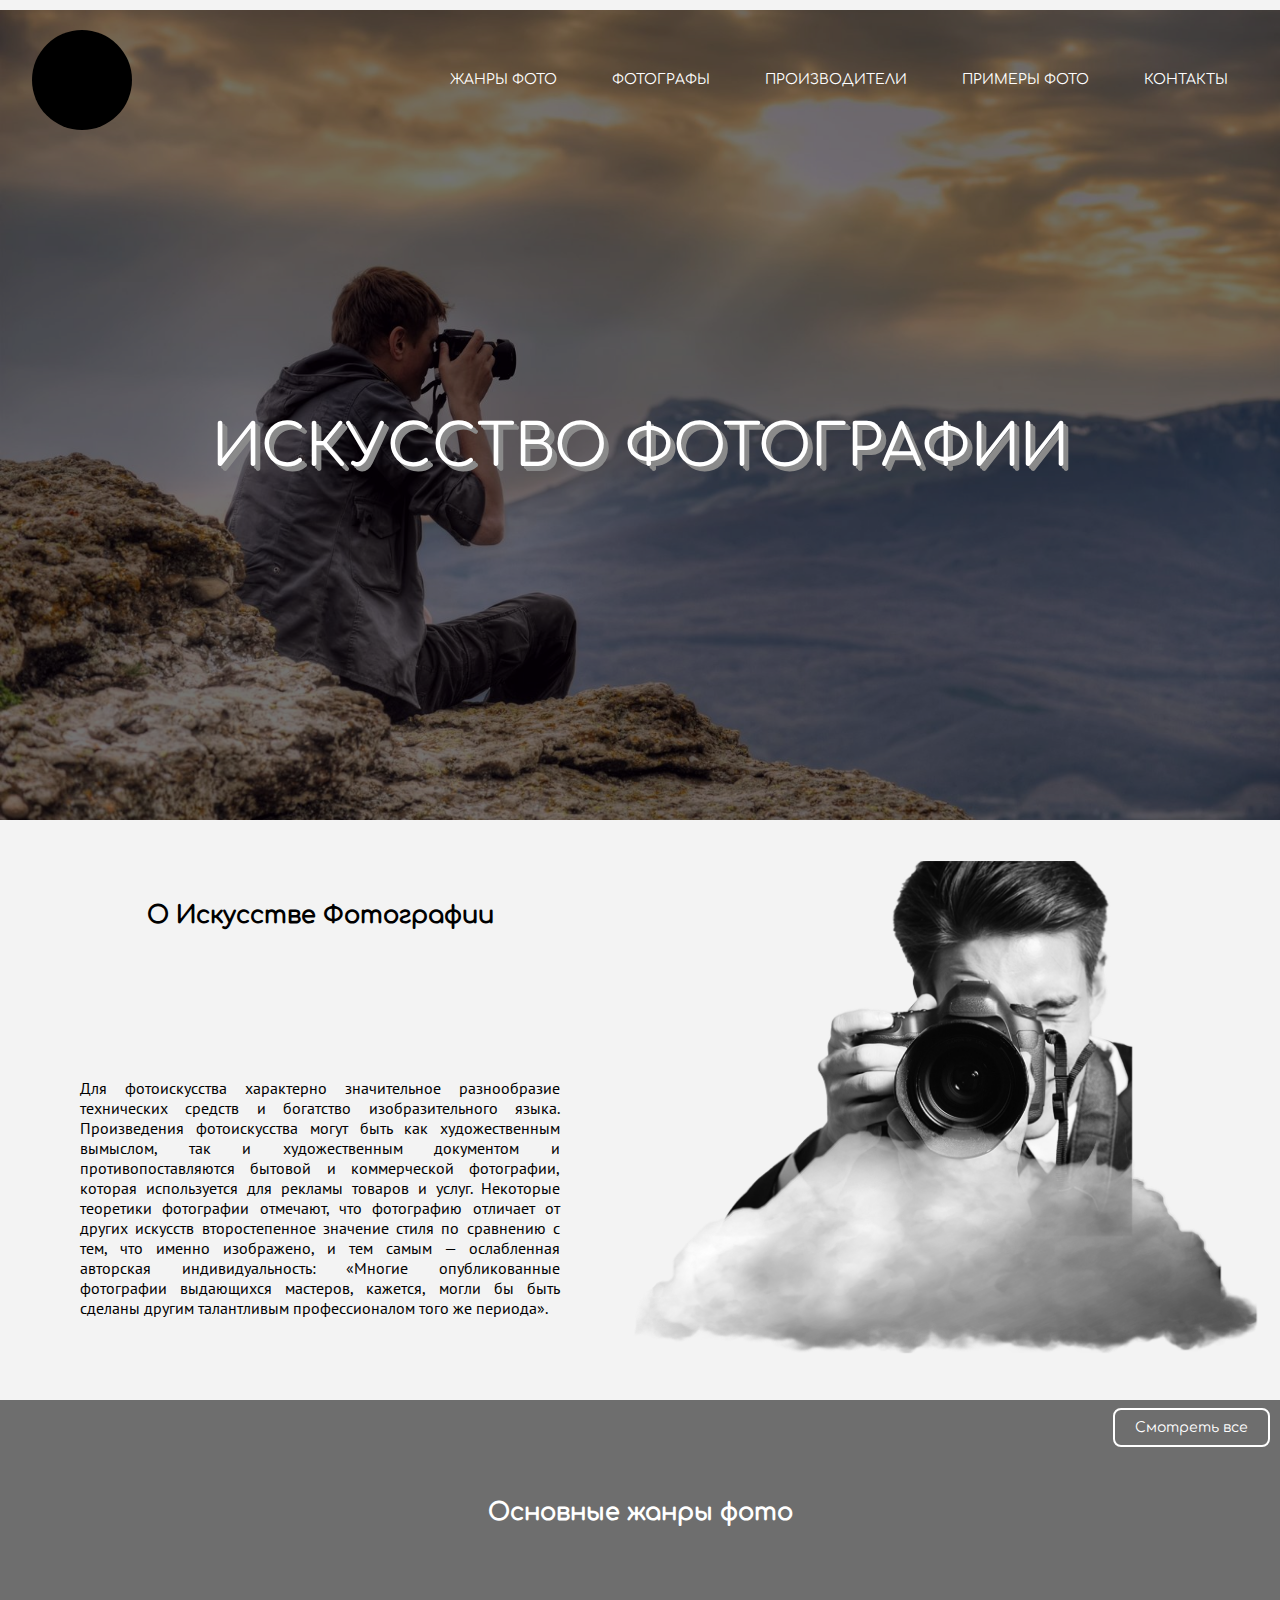
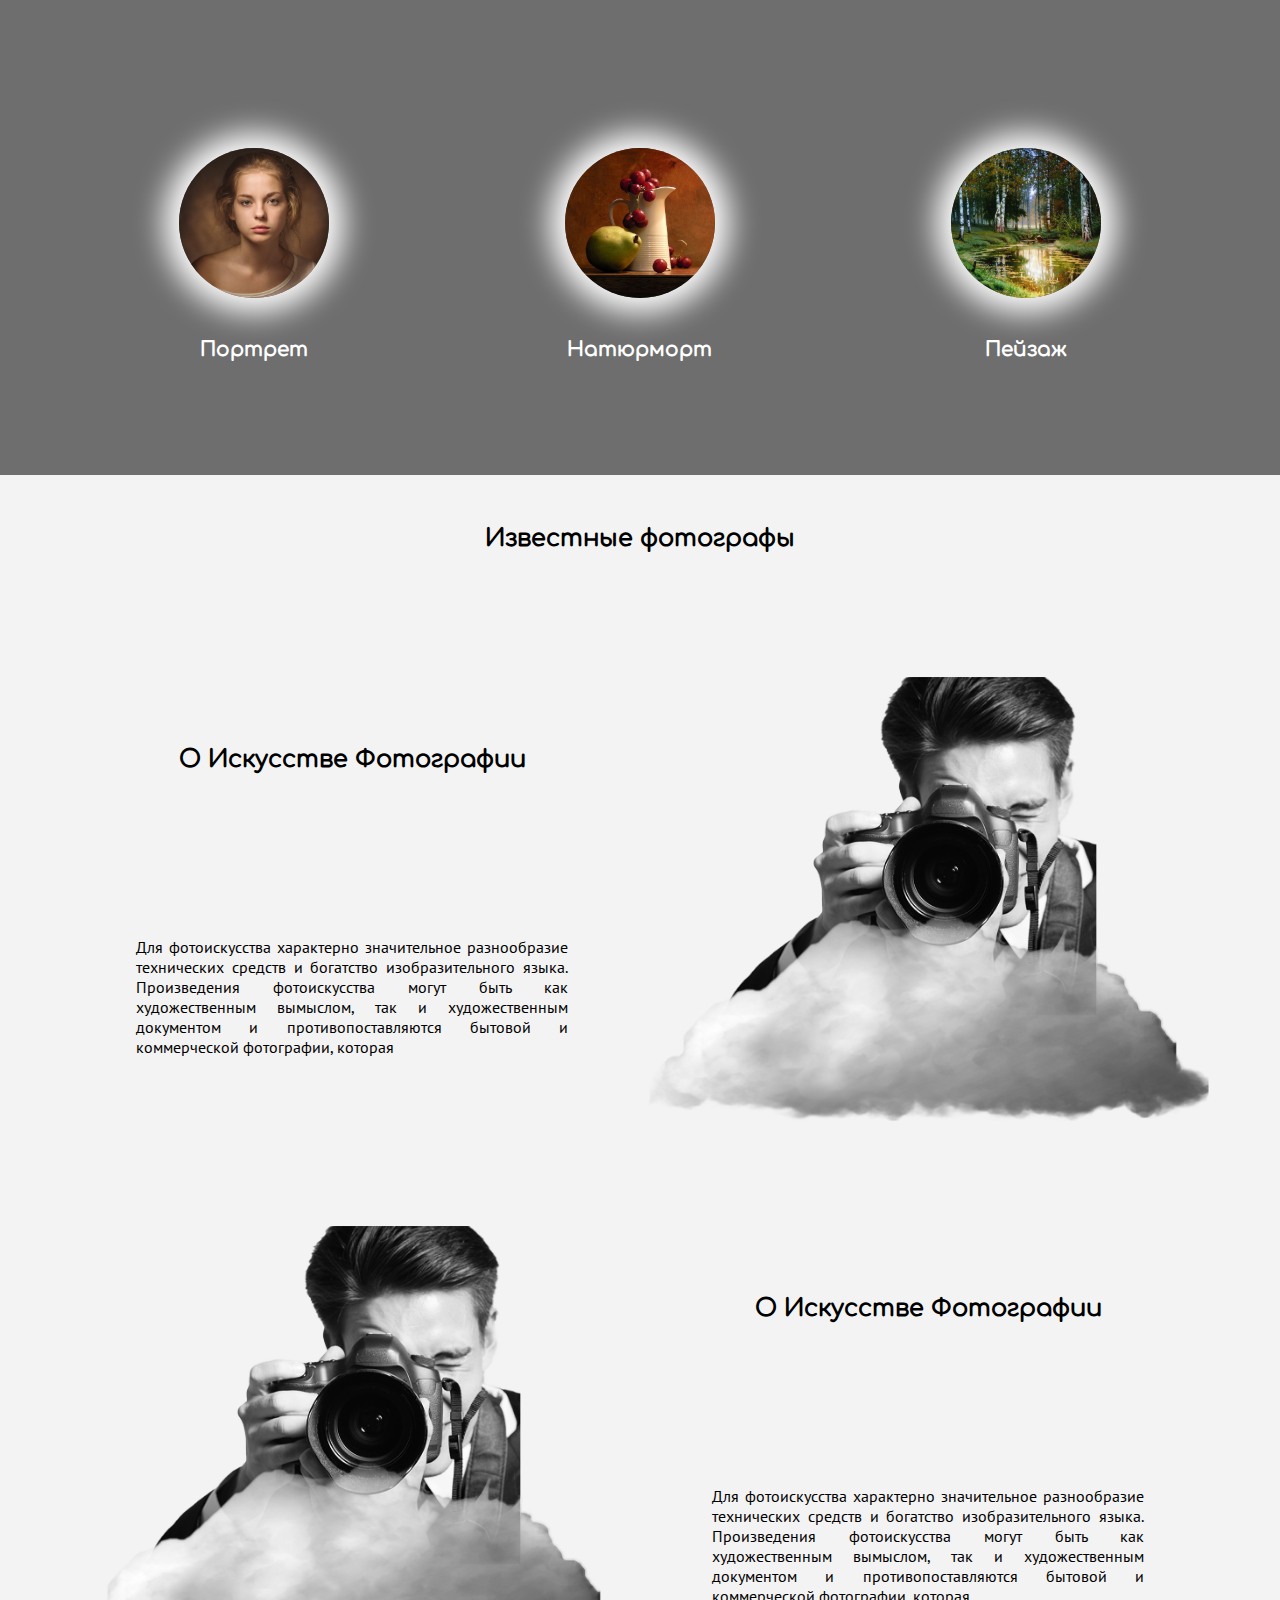
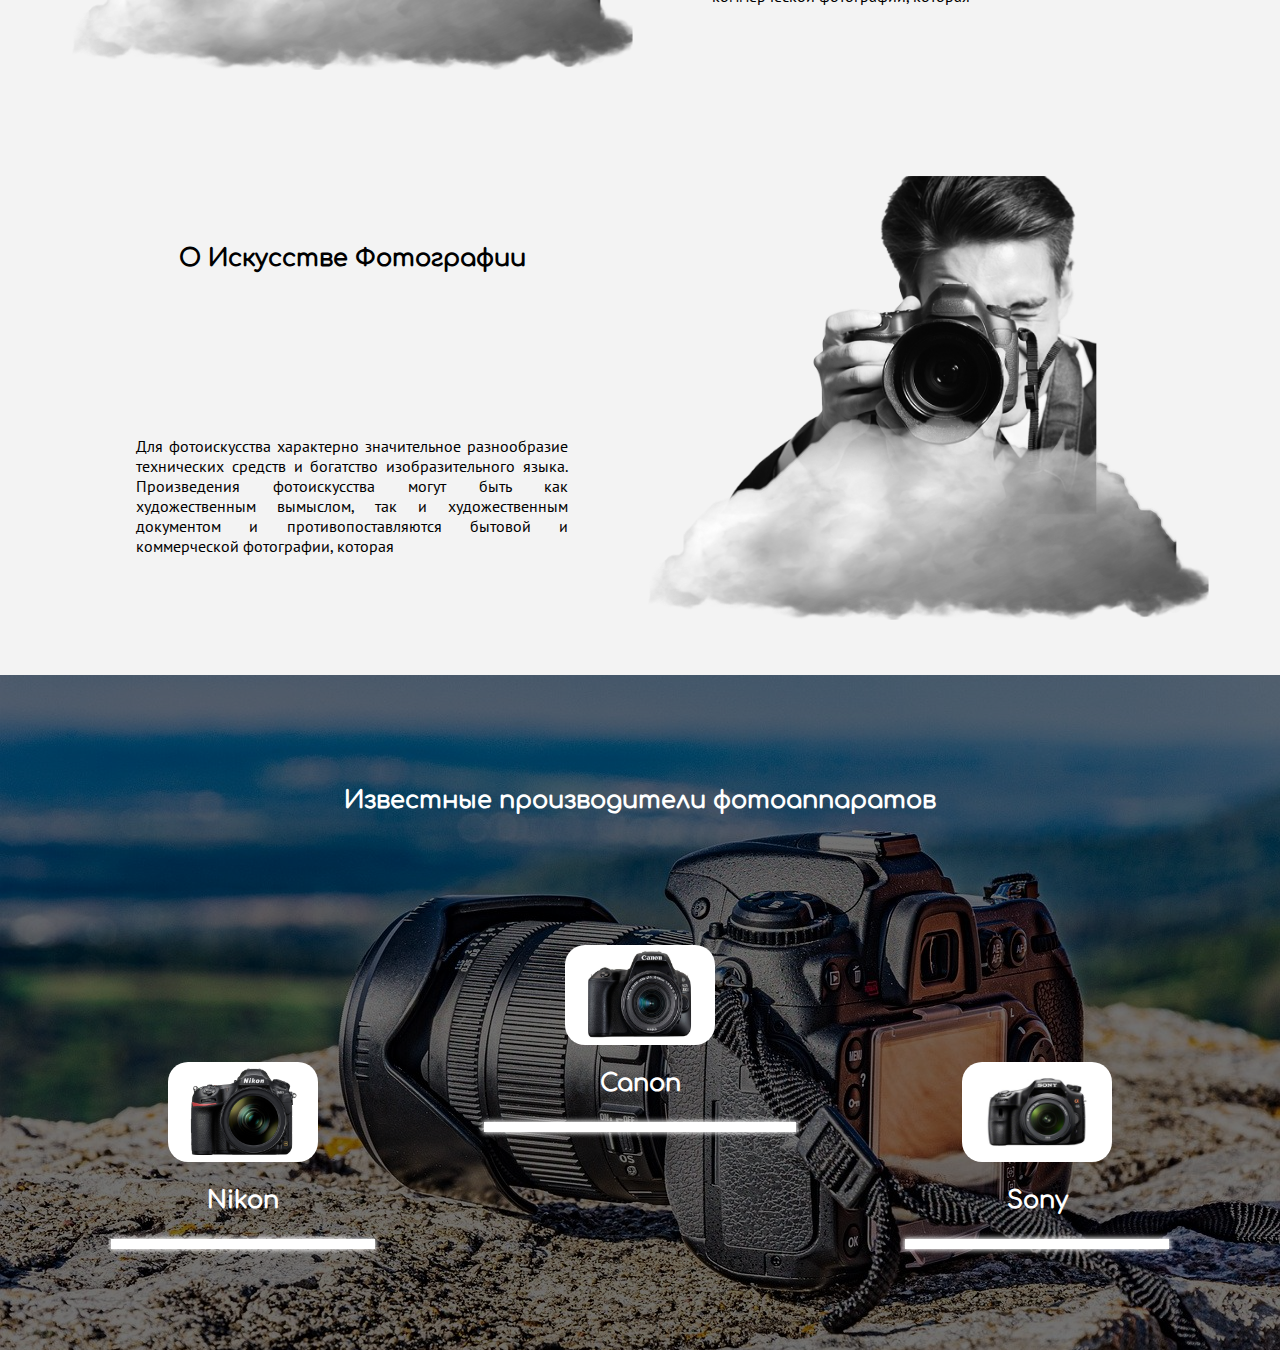
==== index.html @ c60cff3a "Add files via upload" ====
<!DOCTYPE html>
<html lang="en">

<head>
    <link rel="stylesheet" href="style/style.css">
    <meta charset="UTF-8">
    <meta http-equiv="X-UA-Compatible" content="IE=edge">
    <meta name="viewport" content="width=device-width, initial-scale=1.0">
    <title>Искусство фото</title>
</head>

<body>
    <header>
        <section class="banner">
            <nav class="menu">
                <a href="index.html">
                    <div class="logo"></div>
                </a>
                <div class="menu-links">
                    <div class="link"><a href="#">ЖАНРЫ&nbsp;ФОТО</a></div>
                    <div class="link"><a href="#">ФОТОГРАФЫ</a></div>
                    <div class="link"><a href="#">ПРОИЗВОДИТЕЛИ</a></div>
                    <div class="link"><a href="#">ПРИМЕРЫ&nbsp;ФОТО</a></div>
                    <div class="link"><a href="#">КОНТАКТЫ</a></div>
                </div>
            </nav>
            <div class="banner-txt">
                <p>ИСКУССТВО ФОТОГРАФИИ</p>
            </div>
        </section>
    </header>
    <main>
        <section class="about">
            <div class="about-text">
                <h2 class="title">О Искусстве Фотографии</h2>
                <p class="txt">
                    Для фотоискусства характерно значительное разнообразие технических средств и богатство
                    изобразительного языка. Произведения фотоискусства могут быть как художественным вымыслом, так и
                    художественным документом и противопоставляются бытовой и коммерческой фотографии, которая
                    используется для рекламы товаров и услуг. Некоторые теоретики фотографии отмечают, что фотографию
                    отличает от других искусств второстепенное значение стиля по сравнению с тем, что именно изображено,
                    и тем самым — ослабленная авторская индивидуальность: «Многие опубликованные фотографии выдающихся
                    мастеров, кажется, могли бы быть сделаны другим талантливым профессионалом того же периода».
                </p>
            </div>
            <div class="about-img">
                <div class="img"></div>
            </div>
        </section>
        <section class="styles">
            <h2 class="title">Основные жанры фото</h2>
            <div class="styles-photo">
                <div class="style-wrap">
                    <div class="img"></div>
                    <h3 class="subtitle">Портрет</h3>
                </div>
                <div class="style-wrap">
                    <div class="img"></div>
                    <h3 class="subtitle">Натюрморт</h3>
                </div>
                <div class="style-wrap">
                    <div class="img"></div>
                    <h3 class="subtitle">Пейзаж</h3>
                </div>
            </div>
            <div class="link"><a href="#">Смотреть все</a></div>
        </section>
        <section class="photographs">
            <h2 class="title">Известные фотографы</h2>
            <div class="photograph-wrap">
                <div class="photo-img">
                    <div class="img"></div>
                </div>
                <div class="photo-text">
                    <h2 class="title">О Искусстве Фотографии</h2>
                    <p class="txt">
                        Для фотоискусства характерно значительное разнообразие технических средств и богатство
                        изобразительного языка. Произведения фотоискусства могут быть как художественным вымыслом, так и
                        художественным документом и противопоставляются бытовой и коммерческой фотографии, которая
                    </p>
                </div>
            </div>
            <div class="photograph-wrap">
                <div class="photo-img">
                    <div class="img"></div>
                </div>
                <div class="photo-text">
                    <h2 class="title">О Искусстве Фотографии</h2>
                    <p class="txt">
                        Для фотоискусства характерно значительное разнообразие технических средств и богатство
                        изобразительного языка. Произведения фотоискусства могут быть как художественным вымыслом, так и
                        художественным документом и противопоставляются бытовой и коммерческой фотографии, которая
                    </p>
                </div>
            </div>
            <div class="photograph-wrap">
                <div class="photo-img">
                    <div class="img"></div>
                </div>
                <div class="photo-text">
                    <h2 class="title">О Искусстве Фотографии</h2>
                    <p class="txt">
                        Для фотоискусства характерно значительное разнообразие технических средств и богатство
                        изобразительного языка. Произведения фотоискусства могут быть как художественным вымыслом, так и
                        художественным документом и противопоставляются бытовой и коммерческой фотографии, которая
                    </p>
                </div>
            </div>
        </section>
        <section class="best-models">
            <h2 class="title">Известные производители фотоаппаратов</h2>
            <div class="best-content">
                <div class="best-wrap">
                    <div class="img"></div>
                    <h2 class="title">Nikon</h2>
                </div>
                <div class="best-wrap">
                    <div class="img"></div>
                    <h2 class="title">Canon</h2>
                </div>
                <div class="best-wrap">
                    <div class="img"></div>
                    <h2 class="title">Sony</h2>
                </div>
            </div>
        </section>
    </main>
</body>

</html>
---- style/style.css ----
@font-face {
    font-family: title;
    src: url(../fonts/Comfortaa-Regular.ttf);
}
@font-face {
    font-family: txt;
    src: url(../fonts/PTSans-Regular.ttf);
}
body{
    background-color: rgb(243, 243, 243);
}




*{
    margin: 0;
    padding: 0;
    box-sizing: border-box;
}
.banner{
    position: relative;
    margin-top: 10px;
    display: flex;
    flex-flow: column nowrap;
    align-items: center;
    width: 100%;
    height: 90vh;
    background-image: url("../img/bannerbg/banner_bg.jpg");
    background-position: center center;
    background-size: cover;
    background-repeat:  no-repeat;
}
.banner::after{
    content: '';
    width: 100%;
    height: 90vh;
    position: absolute;
    background-color: black;
    opacity: 0.55;
    z-index: 2;
}
.banner-txt{
    z-index: 3;
    color: white;
    text-shadow: 3px 3px 0 rgb(138, 138, 138),
    5px 5px 0 rgb(138, 138, 138);
    margin-top: calc(45vh - 120px);
    font-family: title;
    font-size: 58px;
}
.menu{
    z-index: 3;
    display: flex;
    width: 95%;
    flex-flow: row nowrap;
    margin-top: 20px;
    justify-content: space-between;
    align-items: center;
}
.menu-links{
    display: flex;
    justify-content: flex-end;
    align-items: center;
    flex-flow: row nowrap;
    width: 85%;
}
.link{
    z-index: 3;
    font-size: 14px;
    text-align: center;
}
.link:hover a{
    background-color: white;
    color: black;
}
.link a{
    transition: background-color 0.15s linear;
    border-radius: 8px;
    padding: 10px 20px;
    font-family: title;
    color: white;
    text-decoration: none;
}
.logo{
    border-radius: 50%;
    width: 100px;
    height: 100px;
    background-color: black;
}
.menu-links .link:not(.menu-links .link:first-child){
    margin-left: 15px;
}
@media(max-width: 950px) {
    .logo{
        display: none;
    }
    .menu-links{
        min-height: 100px;
        margin: auto;
        width: 90%;
        justify-content: space-between;
    }
    .menu-links .link{
        font-size: 11px;
    }
    .banner-txt{
        font-size: 42px;
    }
}
@media(max-width: 768px){
    .menu-links{
        width: 100%;
        flex-flow: row wrap;
        height: 10vh;
        justify-content: center;
    }
    .menu-links .link{
        font-size: 14px;
    }
} 

.about{
    width: 100%;
    margin-top: 20px;
    display: flex;
    align-items: center;
    justify-content: space-around;
    flex-flow: row nowrap;
    min-height: 60vh;
    margin-bottom: 20px;
}
.title{
    font-family: title;
    font-size: 24px;
    text-align: center;
    margin-bottom: 25px;
    z-index: 3;
}
.subtitle{
    font-family: title;
    font-size: 20px;
    text-align: center;
    margin-bottom: 15px;
    z-index: 3;
}
.txt{
    font-family: txt;
    font-size: 16px;
    text-align: justify;
    width: 75%;
    z-index: 3;
}
.about-text{
    width: 50%;
    min-height: 60vh;
    display: flex;
    align-items: center;
    flex-flow: column nowrap;
    justify-content: space-around;
}
.about-img .img{
    width: 100%;
    min-height: 60vh;
    background-image: url("../img/about/cameraman2.png");
    background-position: center center;
    background-size: contain;
    background-repeat: no-repeat;
    margin-right: 15px;
    position: relative;
}
.about-img{
    width: 50%;
    min-height: 60vh;
    display: flex;
    flex-flow: column nowrap;
    justify-content: center;
    align-items: flex-end;
}

.styles{
    display: flex;
    flex-flow: column nowrap;
    align-items: center;
    background-image: url("../img/styles/bg_styles.jpg");
    background-position: center center;
    background-attachment: fixed;
    background-repeat: no-repeat;
    background-size: cover;
    color:  white;
    min-height: 75vh;
    justify-content: space-around;
    width: 100%;
}
.styles::after{
    position: absolute;
    content: '';
    min-height: 75vh;
    background-color: black;
    width: 100%;
    opacity: 0.55;
    z-index: 2;
}
.styles-photo{
    z-index: 3;
    display: flex;
    flex-flow: row nowrap;
    justify-content: space-between;
    width: 85%;
}

.style-wrap{
    display: flex;
    flex-flow: column nowrap;
    align-items: center;
    width: 29%;
    justify-content: space-around;
}
.style-wrap .img{
    margin-bottom: 40px;
    width: 150px;
    height: 150px;
    background-image: url("../img/styles/portret.jpg");
    background-position: center center;
    background-size: cover;
    box-shadow: 0 0 30px 15px white;
    border-radius: 50%;
}
.style-wrap:nth-child(2) .img{
    background-image: url("../img/styles/naturemort.jpg");
}
.style-wrap:nth-child(3) .img{
    background-image: url("../img/styles/peizazh.jpg");
}
.styles .link{
    position: absolute;
    align-self: flex-end;
    top: 20px;
    right: 10px;
}
.styles .link a{
    border: 2px solid white;
}
section{
    position: relative;
}

.photographs{
    display: flex;
    flex-flow: column nowrap;
    min-height: 200vh;
    width: 100%;
    align-items: center;
    justify-content: space-around;
}
.photograph-wrap .photo-img{
    order: 1;
}
.photograph-wrap:nth-child(odd) .photo-img{
    order: -2;
}
.photo-img .img{
    width: 100%;
    min-height: 50vh;
    background: url("../img/about/cameraman2.png");
    background-position: center center;
    background-size: contain;
    background-repeat: no-repeat;
}
.photo-img{
    width: 50%;
    min-height: 50vh;
    display: flex;
    align-items: center;
    flex-flow: column nowrap;
    justify-content: space-around;
}
.photo-text{
    order: -1;
    width: 50%;
    min-height: 50vh;
    display: flex;
    align-items: center;
    flex-flow: column nowrap;
    justify-content: space-around;
}
.photograph-wrap{
    display: flex;
    flex-flow: row nowrap;
    width: 90%;
    min-height: 50vh;
}

.best-models{
    display: flex;
    justify-content: space-around;
    align-items: center;
    flex-flow: column nowrap;
    width: 100%;
    min-height: 75vh;
    background-image: url("../img/models/models_bg.jpg");
    background-position: center center;
    background-size: cover;
    color: white;
}
.best-models::after{
    content: '';
    position: absolute;
    width: 100%;
    min-height: 75vh;
    background-color: black;
    opacity: 0.55;
    z-index: 2;
}
.best-content{
    z-index: 3;
    width: 85%;
    display: flex;
    flex-flow: row nowrap;
    justify-content: space-between;
    align-items: center;
}
.best-wrap{
    position: relative;
    display: flex;
    flex-flow: column nowrap;
    align-items: center;
    width: 27%;
}
.best-wrap:nth-child(2){
    position: absolute;
    right: 0;
    top: 40%;
    left: 0;
    margin: auto;
}
.best-wrap:nth-child(1) .img{
    background-image: url("../img/models/nikon.jpg");
}
.best-wrap::after{
    content: '';
    position: absolute;
    bottom: -10px;
    width: 90%;
    height: 10px;
    background-color: white;
    box-shadow: 0 0 5px 1px white;
}
.best-wrap .img{
    border-radius: 20px;
    width: 150px;
    height: 100px;
    background-image: url("../img/models/canon.jpg");
    background-repeat: no-repeat;
    background-position: center center;
    background-size: 150px 100px;
    margin-bottom: 25px;
}
.best-wrap:nth-child(3) .img{
    background-image: url("../img/models/sony.jpeg");
}
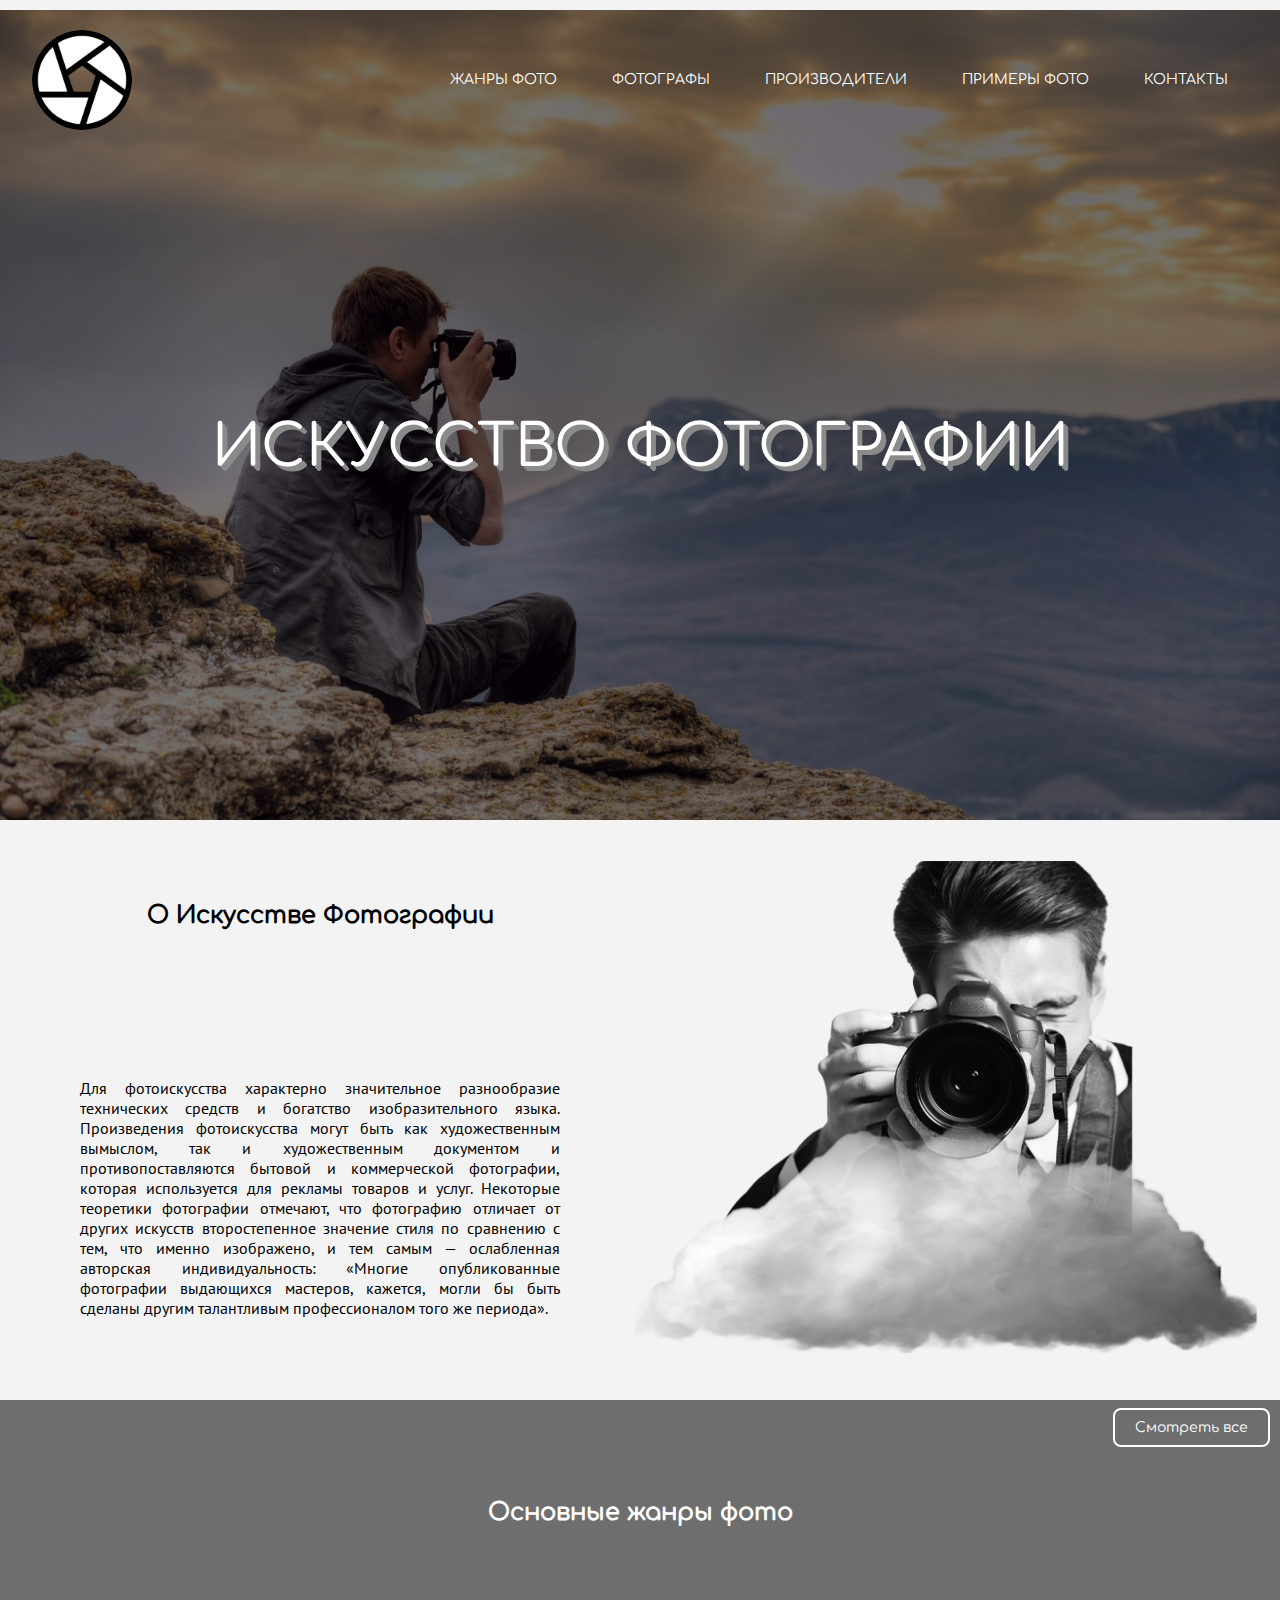
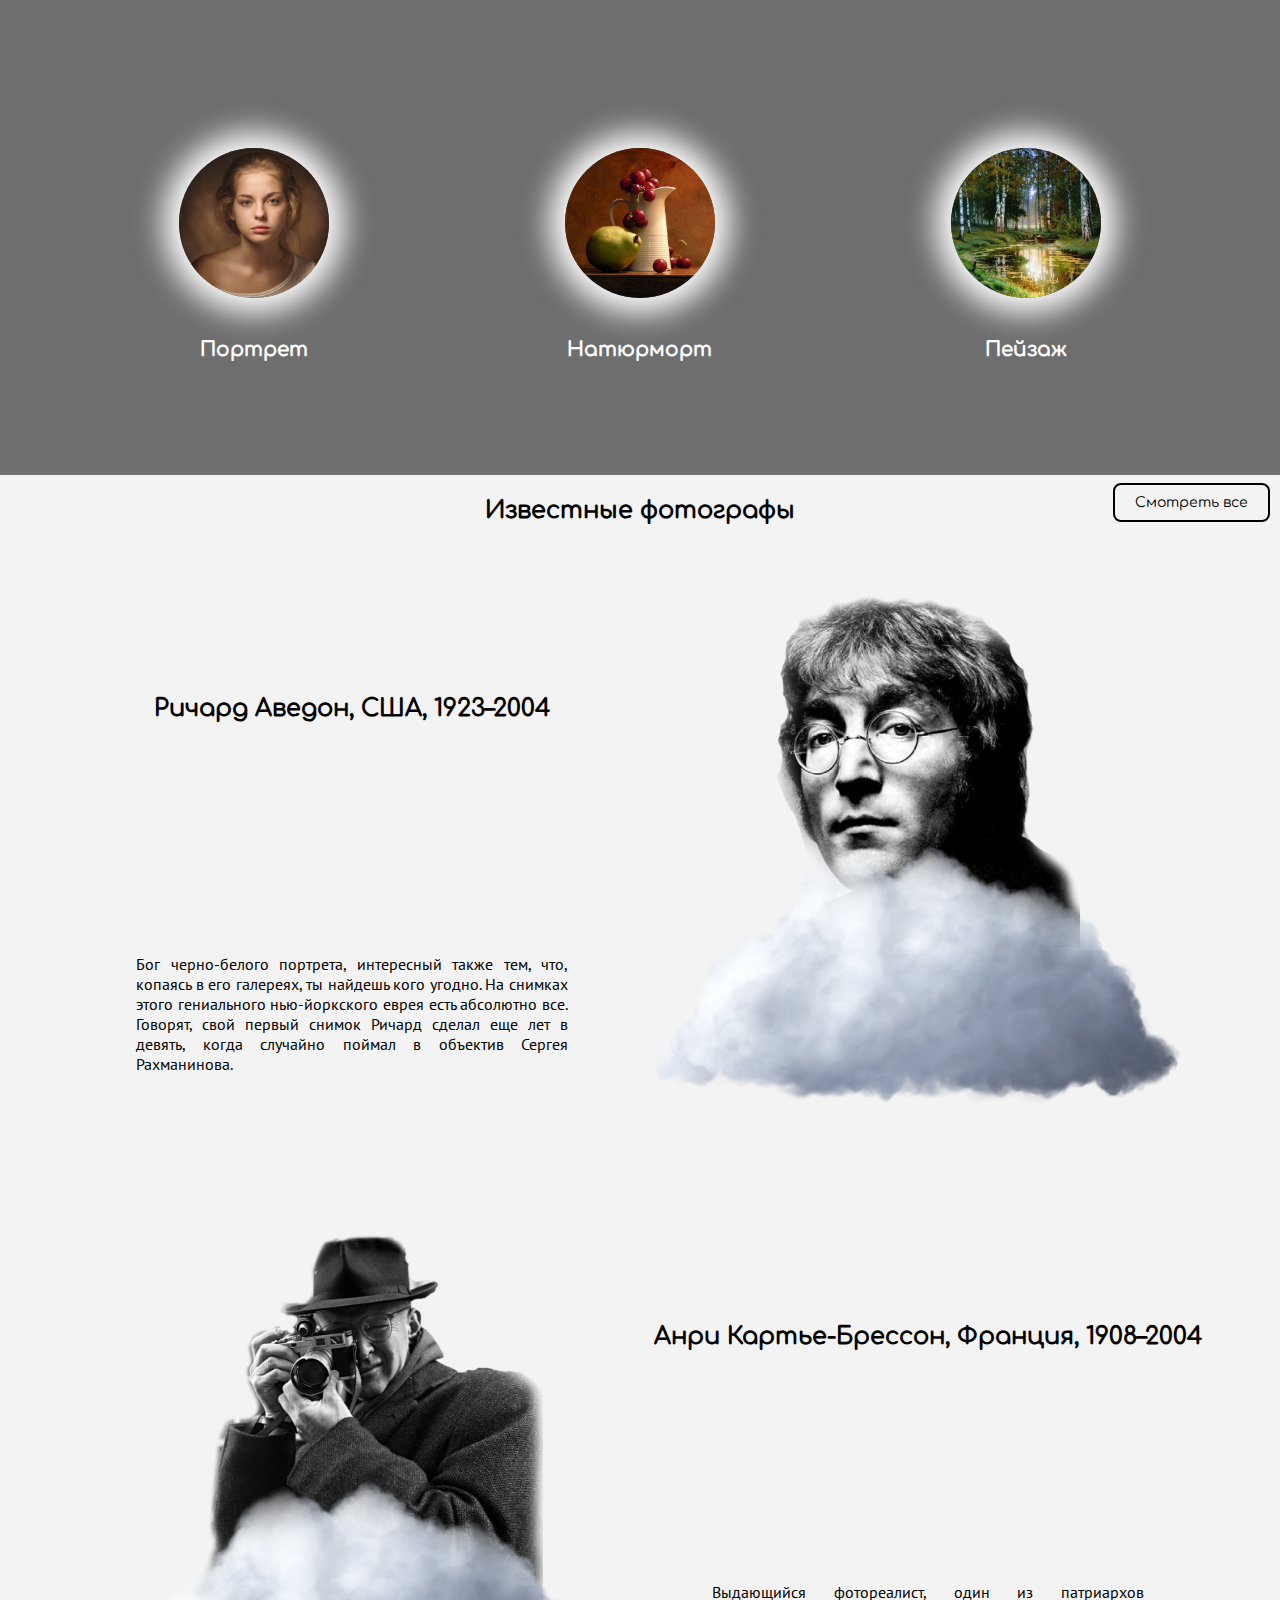
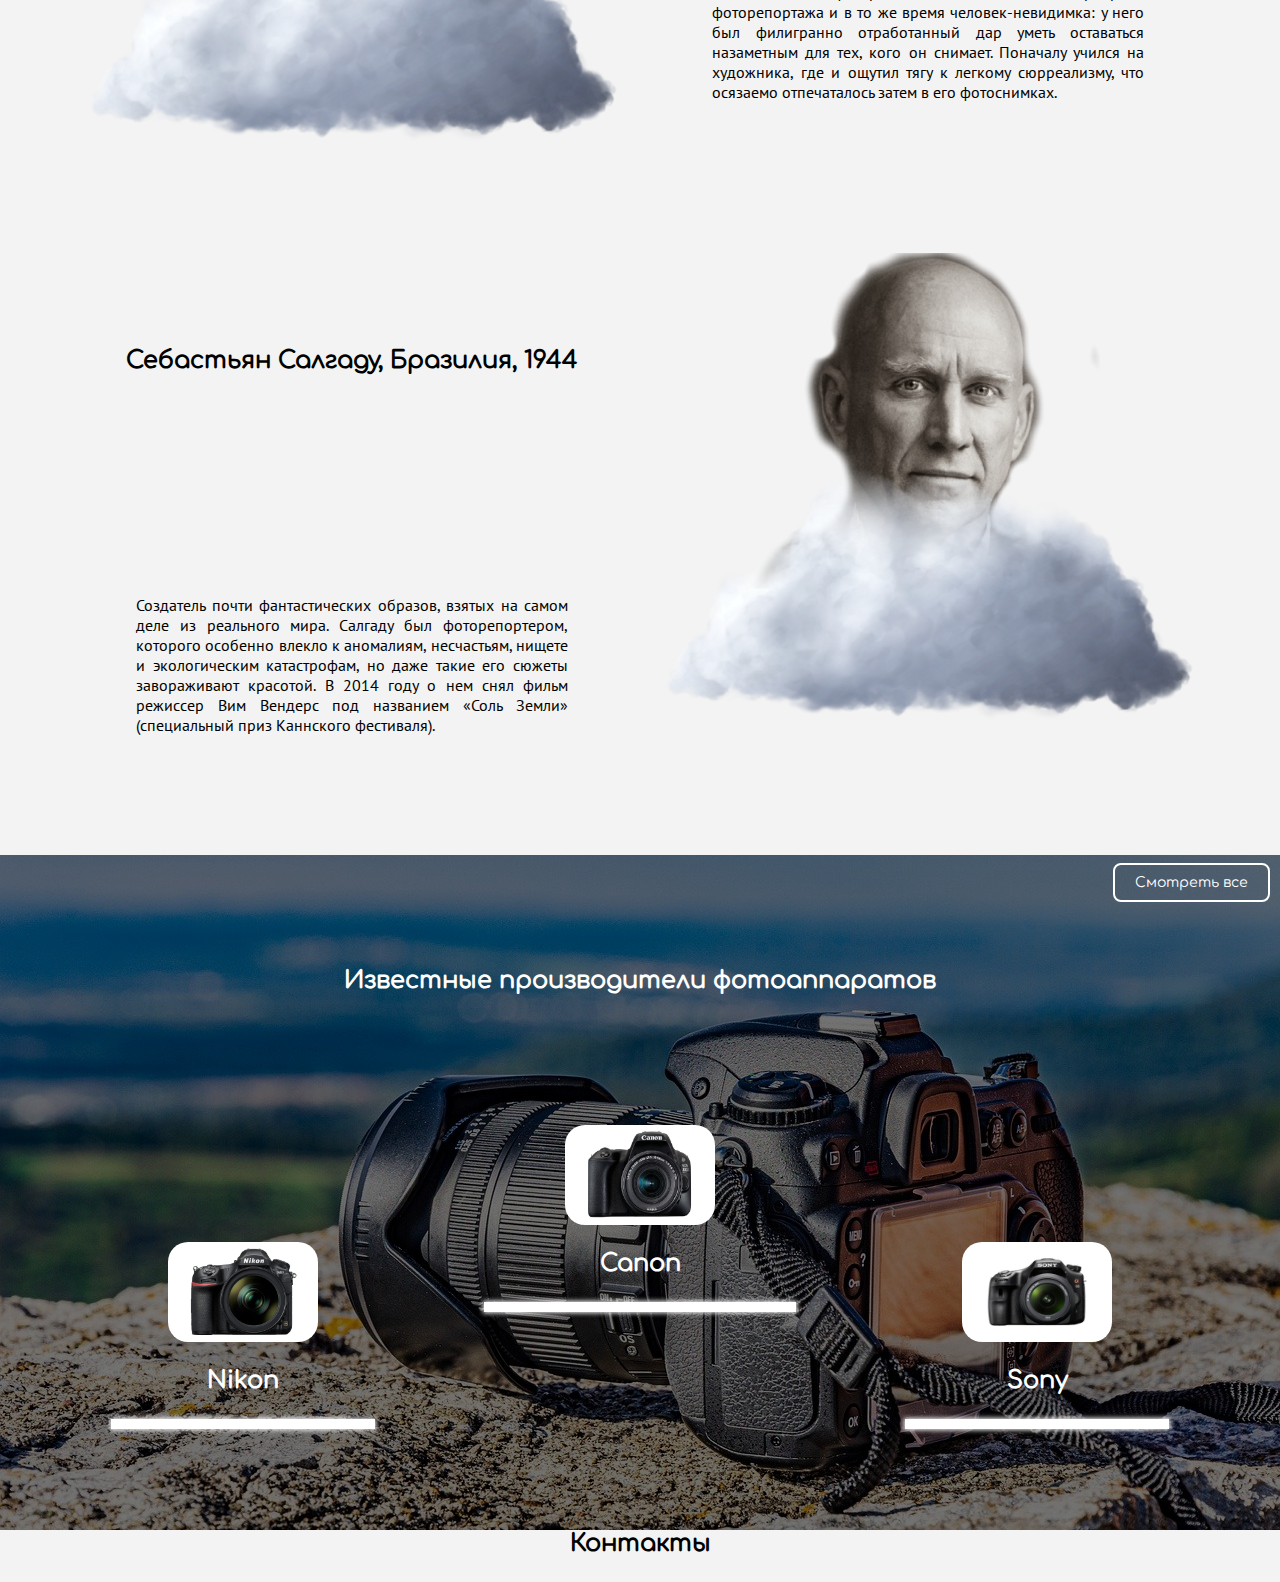
==== commit a941af50: "Add files via upload" ====
--- a/index.html
+++ b/index.html
@@ -6,6 +6,7 @@
     <meta charset="UTF-8">
     <meta http-equiv="X-UA-Compatible" content="IE=edge">
     <meta name="viewport" content="width=device-width, initial-scale=1.0">
+    <link rel="shortcut icon" href="img/logo/logo.png" type="image/x-icon">
     <title>Искусство фото</title>
 </head>
 
@@ -17,11 +18,11 @@
                     <div class="logo"></div>
                 </a>
                 <div class="menu-links">
-                    <div class="link"><a href="#">ЖАНРЫ&nbsp;ФОТО</a></div>
-                    <div class="link"><a href="#">ФОТОГРАФЫ</a></div>
-                    <div class="link"><a href="#">ПРОИЗВОДИТЕЛИ</a></div>
-                    <div class="link"><a href="#">ПРИМЕРЫ&nbsp;ФОТО</a></div>
-                    <div class="link"><a href="#">КОНТАКТЫ</a></div>
+                    <div class="link"><a href="pages/styles.html">ЖАНРЫ&nbsp;ФОТО</a></div>
+                    <div class="link"><a href="pages/photographs.html">ФОТОГРАФЫ</a></div>
+                    <div class="link"><a href="pages/company.html">ПРОИЗВОДИТЕЛИ</a></div>
+                    <div class="link"><a href="pages/photos.html">ПРИМЕРЫ&nbsp;ФОТО</a></div>
+                    <div class="link"><a href="#contacts">КОНТАКТЫ</a></div>
                 </div>
             </nav>
             <div class="banner-txt">
@@ -63,7 +64,7 @@
                     <h3 class="subtitle">Пейзаж</h3>
                 </div>
             </div>
-            <div class="link"><a href="#">Смотреть все</a></div>
+            <div class="link"><a href="pages/styles.html">Смотреть все</a></div>
         </section>
         <section class="photographs">
             <h2 class="title">Известные фотографы</h2>
@@ -72,11 +73,9 @@
                     <div class="img"></div>
                 </div>
                 <div class="photo-text">
-                    <h2 class="title">О Искусстве Фотографии</h2>
+                    <h2 class="title">Ричард Аведон, США, 1923–2004</h2>
                     <p class="txt">
-                        Для фотоискусства характерно значительное разнообразие технических средств и богатство
-                        изобразительного языка. Произведения фотоискусства могут быть как художественным вымыслом, так и
-                        художественным документом и противопоставляются бытовой и коммерческой фотографии, которая
+                        Бог черно-белого портрета, интересный также тем, что, копаясь в его галереях, ты найдешь кого угодно. На снимках этого гениального нью-йоркского еврея есть абсолютно все. Говорят, свой первый снимок Ричард сделал еще лет в девять, когда случайно поймал в объектив Сергея Рахманинова.
                     </p>
                 </div>
             </div>
@@ -85,11 +84,9 @@
                     <div class="img"></div>
                 </div>
                 <div class="photo-text">
-                    <h2 class="title">О Искусстве Фотографии</h2>
+                    <h2 class="title">Анри Картье-Брессон, Франция, 1908–2004</h2>
                     <p class="txt">
-                        Для фотоискусства характерно значительное разнообразие технических средств и богатство
-                        изобразительного языка. Произведения фотоискусства могут быть как художественным вымыслом, так и
-                        художественным документом и противопоставляются бытовой и коммерческой фотографии, которая
+                        Выдающийся фотореалист, один из патриархов фоторепортажа и в то же время человек-невидимка: у него был филигранно отработанный дар уметь оставаться назаметным для тех, кого он снимает. Поначалу учился на художника, где и ощутил тягу к легкому сюрреализму, что осязаемо отпечаталось затем в его фотоснимках.
                     </p>
                 </div>
             </div>
@@ -98,13 +95,12 @@
                     <div class="img"></div>
                 </div>
                 <div class="photo-text">
-                    <h2 class="title">О Искусстве Фотографии</h2>
+                    <h2 class="title">Себастьян Салгаду, Бразилия, 1944</h2>
                     <p class="txt">
-                        Для фотоискусства характерно значительное разнообразие технических средств и богатство
-                        изобразительного языка. Произведения фотоискусства могут быть как художественным вымыслом, так и
-                        художественным документом и противопоставляются бытовой и коммерческой фотографии, которая
+                        Создатель почти фантастических образов, взятых на самом деле из реального мира. Салгаду был фоторепортером, которого особенно влекло к аномалиям, несчастьям, нищете и экологическим катастрофам, но даже такие его сюжеты завораживают красотой. В 2014 году о нем снял фильм режиссер Вим Вендерс под названием «Соль Земли» (специальный приз Каннского фестиваля).
                     </p>
                 </div>
+                <div class="link"><a href="pages/photographs.html">Смотреть все</a></div>
             </div>
         </section>
         <section class="best-models">
@@ -123,6 +119,13 @@
                     <h2 class="title">Sony</h2>
                 </div>
             </div>
+            <div class="link"><a href="pages/company.html">Смотреть все</a></div>
+        </section>
+        <section id="contacts">
+            <h2 class="title">Контакты</h2>
+            <div class="contacts-content">
+                
+            </div>
         </section>
     </main>
 </body>
--- a/style/style.css
+++ b/style/style.css
@@ -86,7 +86,8 @@
     border-radius: 50%;
     width: 100px;
     height: 100px;
-    background-color: black;
+    background-image: url("../img/logo/logo.png");
+    background-size: 100px 100px;
 }
 .menu-links .link:not(.menu-links .link:first-child){
     margin-left: 15px;
@@ -109,6 +110,9 @@
     }
 }
 @media(max-width: 768px){
+    .banner-txt{
+        font-size: 36px;
+    }
     .menu-links{
         width: 100%;
         flex-flow: row wrap;
@@ -119,6 +123,20 @@
         font-size: 14px;
     }
 } 
+@media(max-width: 520px){
+    .banner-txt{
+        font-size: 22px;
+    }
+    .menu-links{
+        width: 100%;
+        flex-flow: row wrap;
+        height: 10vh;
+        justify-content: center;
+    }
+    .menu-links .link{
+        font-size: 10px;
+    }
+} 
 
 .about{
     width: 100%;
@@ -241,6 +259,12 @@
 .styles .link a{
     border: 2px solid white;
 }
+@media(max-width: 768px){
+    .style-wrap .img{
+        width: 90px;
+        height: 90px;
+    }
+}
 section{
     position: relative;
 }
@@ -248,7 +272,7 @@
 .photographs{
     display: flex;
     flex-flow: column nowrap;
-    min-height: 200vh;
+    min-height: 220vh;
     width: 100%;
     align-items: center;
     justify-content: space-around;
@@ -261,11 +285,17 @@
 }
 .photo-img .img{
     width: 100%;
-    min-height: 50vh;
-    background: url("../img/about/cameraman2.png");
+    min-height: 65vh;
+    background: url("../img/photographs/rich2.png");
     background-position: center center;
     background-size: contain;
     background-repeat: no-repeat;
+}
+.photograph-wrap:nth-child(3) .photo-img .img{
+    background-image: url("../img/photographs/antr.png");
+}
+.photograph-wrap:nth-child(4) .photo-img .img{
+    background-image: url("../img/photographs/sebas.png");
 }
 .photo-img{
     width: 50%;
@@ -289,6 +319,19 @@
     flex-flow: row nowrap;
     width: 90%;
     min-height: 50vh;
+}
+.photographs .link{
+    position: absolute;
+    top: 20px;
+    right: 10px;
+}
+.photographs .link:hover a{
+    background-color: black;
+    color: white;
+}
+.photographs .link a{
+    color: black;
+    border: 2px solid black;
 }
 
 .best-models{
@@ -358,4 +401,20 @@
 }
 .best-wrap:nth-child(3) .img{
     background-image: url("../img/models/sony.jpeg");
+}
+.best-models .link{
+    position: absolute;
+    top: 20px;
+    right: 10px;
+}
+.best-models .link a{
+    border: 2px solid white;
+}
+
+@media(max-width: 768px){
+    .best-wrap .img{
+        width: 125px;
+        height: 75px;
+        background-size: 125px 75px;
+    }
 }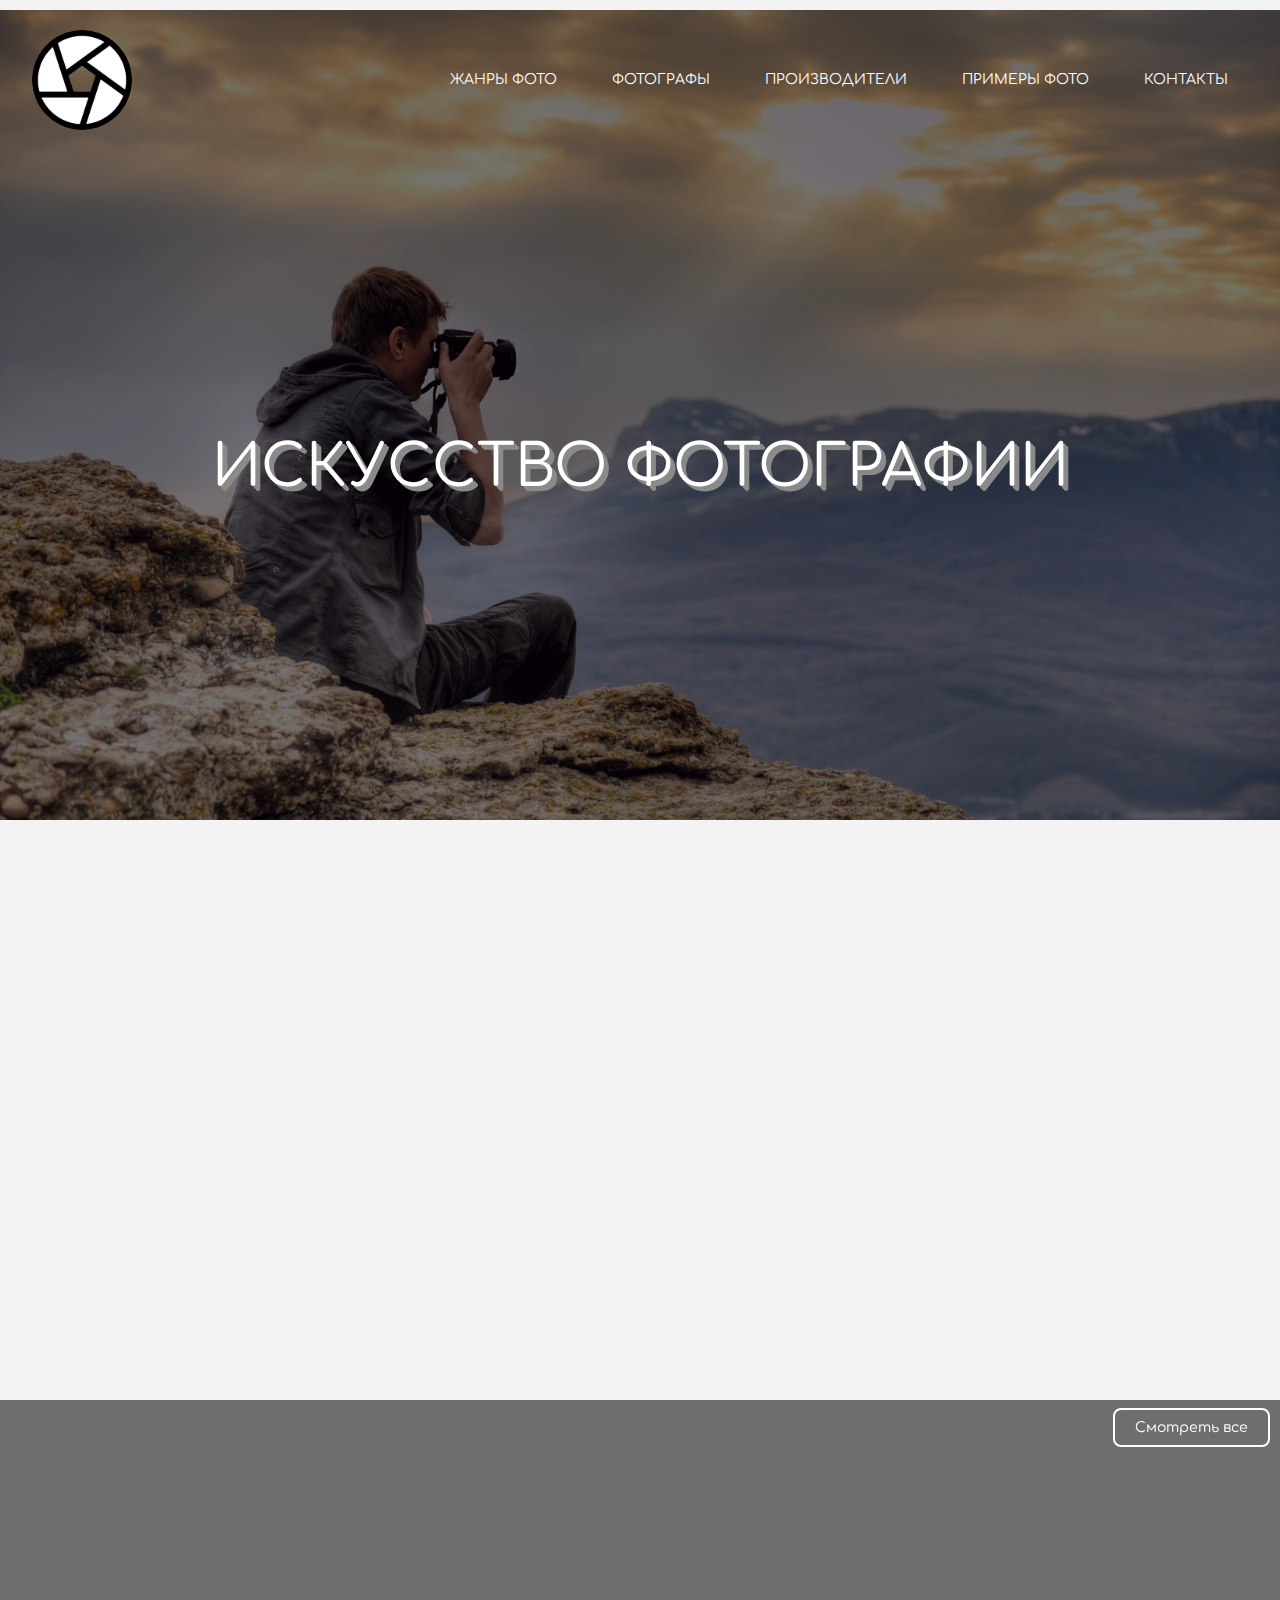
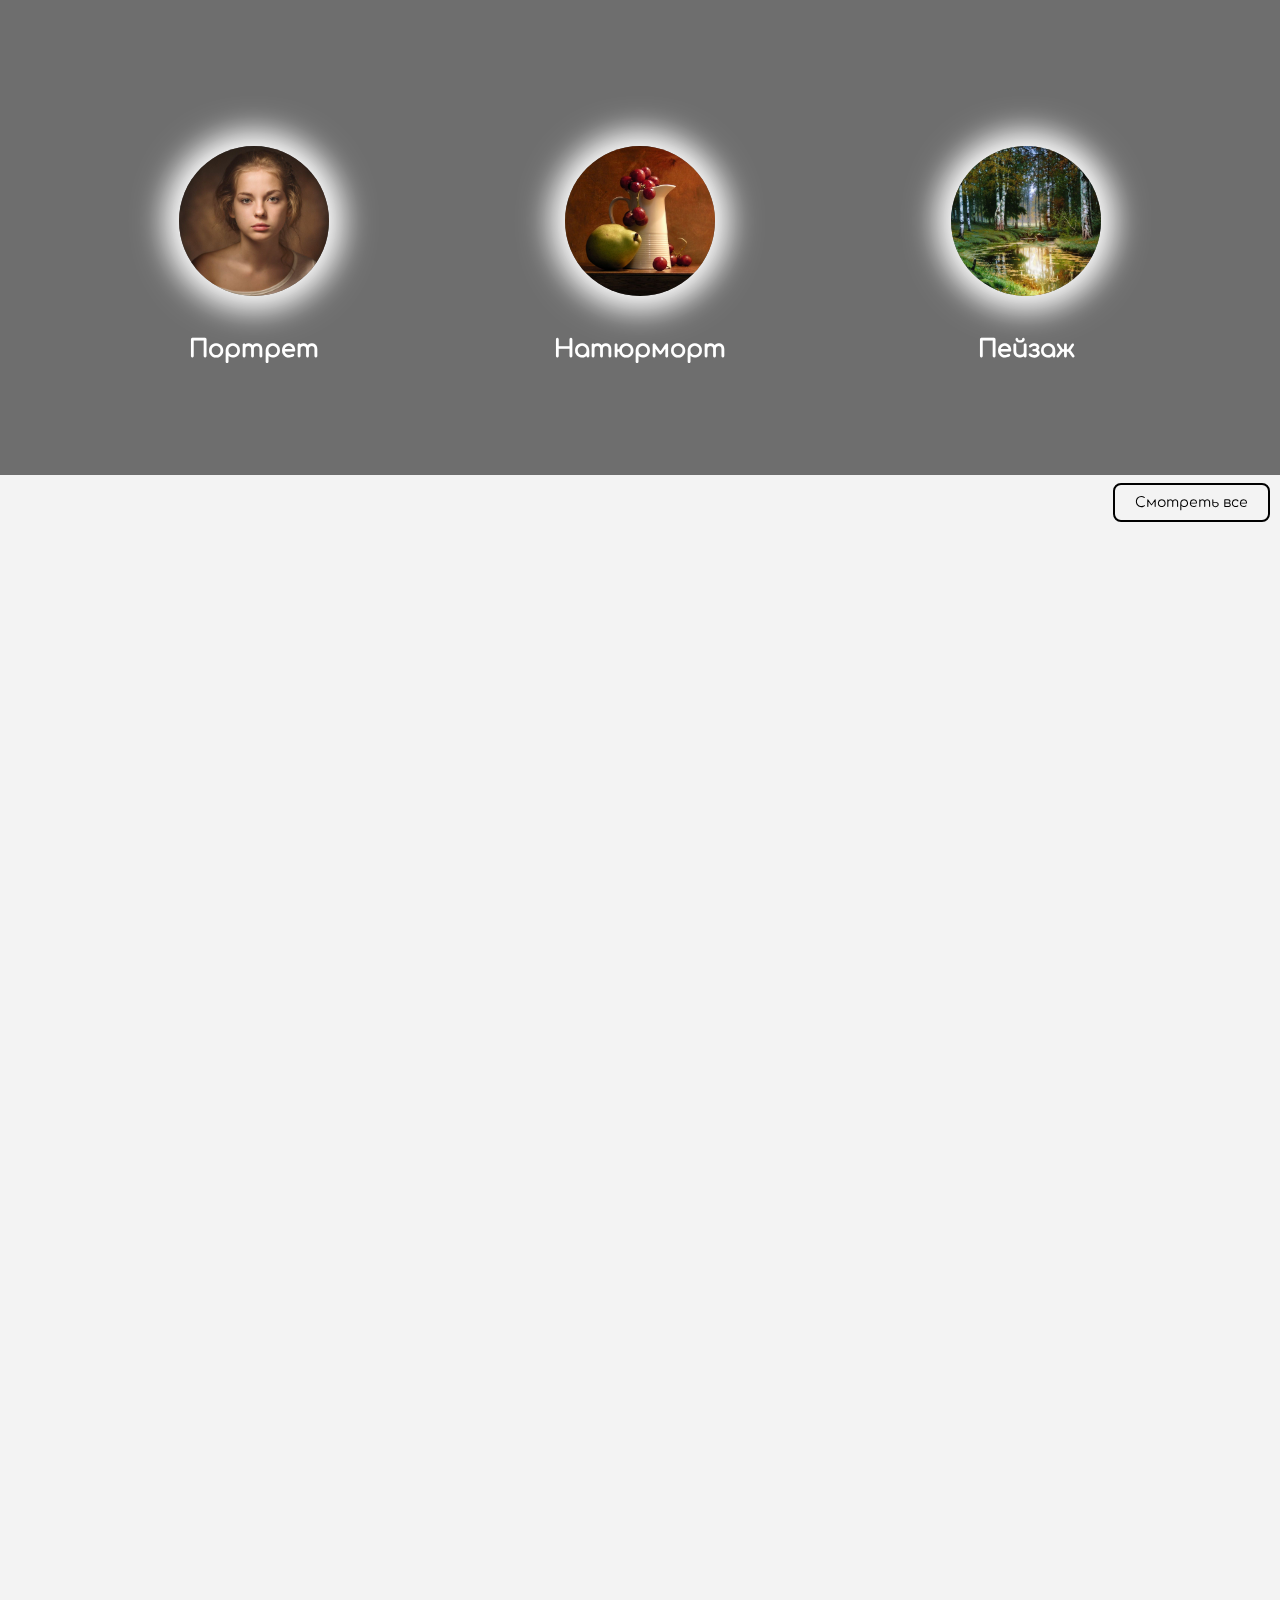
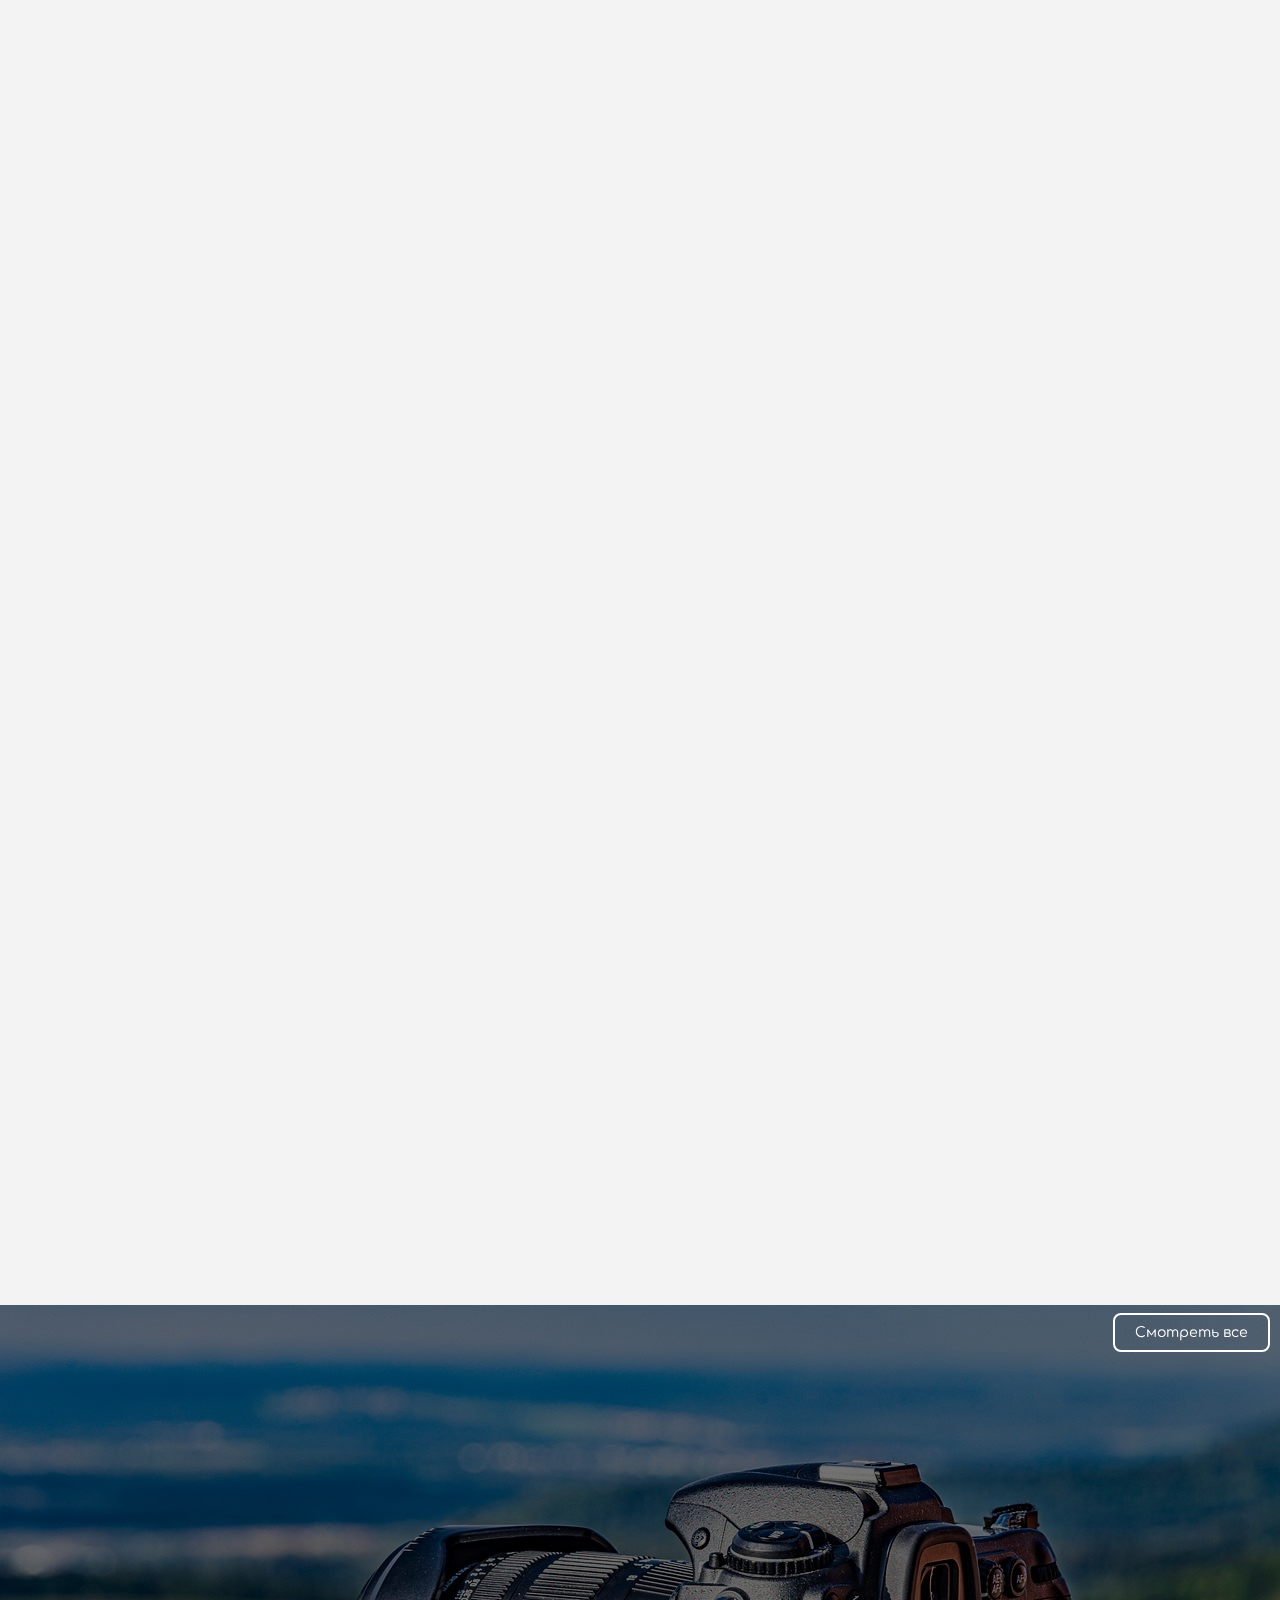
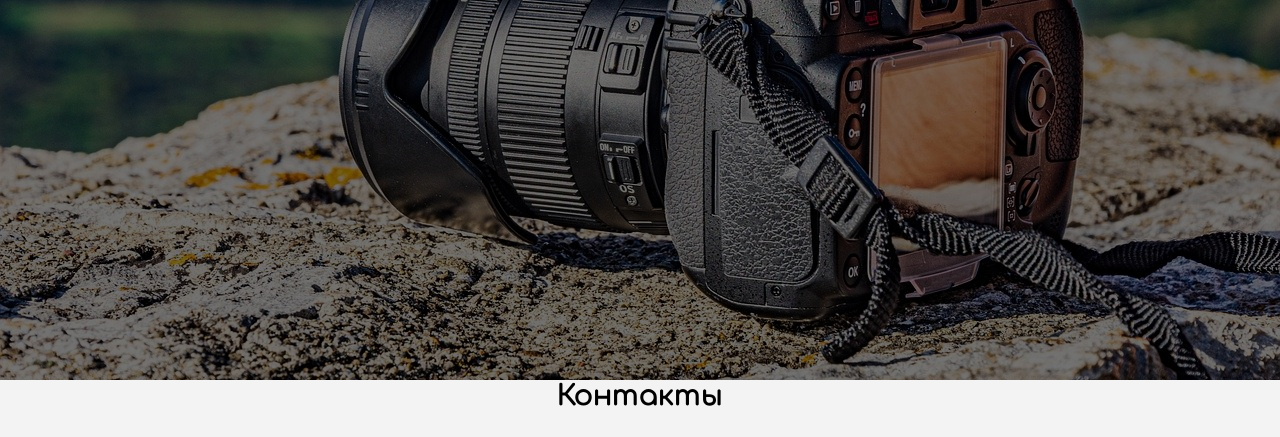
==== commit 38624771: "Add files via upload" ====
--- a/index.html
+++ b/index.html
@@ -2,15 +2,22 @@
 <html lang="en">
 
 <head>
-    <link rel="stylesheet" href="style/style.css">
     <meta charset="UTF-8">
     <meta http-equiv="X-UA-Compatible" content="IE=edge">
     <meta name="viewport" content="width=device-width, initial-scale=1.0">
+    <!-- CSS Style -->
+    <link rel="stylesheet" href="style/normalize.css">
+    <link rel="stylesheet" href="https://unpkg.com/aos@2.3.1/dist/aos.css">
+    <link rel="stylesheet" href="style/style.css">
+    <!-- Icon -->
     <link rel="shortcut icon" href="img/logo/logo.png" type="image/x-icon">
     <title>Искусство фото</title>
 </head>
-
 <body>
+    <script src="https://unpkg.com/aos@2.3.1/dist/aos.js"></script>
+    <script>
+        AOS.init();
+    </script>
     <header>
         <section class="banner">
             <nav class="menu">
@@ -32,7 +39,7 @@
     </header>
     <main>
         <section class="about">
-            <div class="about-text">
+            <div class="about-text" data-aos="fade-up">
                 <h2 class="title">О Искусстве Фотографии</h2>
                 <p class="txt">
                     Для фотоискусства характерно значительное разнообразие технических средств и богатство
@@ -44,12 +51,12 @@
                     мастеров, кажется, могли бы быть сделаны другим талантливым профессионалом того же периода».
                 </p>
             </div>
-            <div class="about-img">
+            <div class="about-img" data-aos="fade-up">
                 <div class="img"></div>
             </div>
         </section>
         <section class="styles">
-            <h2 class="title">Основные жанры фото</h2>
+            <h2 class="title" data-aos="fade-up">Основные жанры фото</h2>
             <div class="styles-photo">
                 <div class="style-wrap">
                     <div class="img"></div>
@@ -67,8 +74,8 @@
             <div class="link"><a href="pages/styles.html">Смотреть все</a></div>
         </section>
         <section class="photographs">
-            <h2 class="title">Известные фотографы</h2>
-            <div class="photograph-wrap">
+            <h2 class="title" data-aos="fade-up">Известные фотографы</h2>
+            <div class="photograph-wrap" data-aos="fade-up">
                 <div class="photo-img">
                     <div class="img"></div>
                 </div>
@@ -79,7 +86,7 @@
                     </p>
                 </div>
             </div>
-            <div class="photograph-wrap">
+            <div class="photograph-wrap" data-aos="fade-up">
                 <div class="photo-img">
                     <div class="img"></div>
                 </div>
@@ -90,7 +97,7 @@
                     </p>
                 </div>
             </div>
-            <div class="photograph-wrap">
+            <div class="photograph-wrap" data-aos="fade-up">
                 <div class="photo-img">
                     <div class="img"></div>
                 </div>
@@ -100,12 +107,12 @@
                         Создатель почти фантастических образов, взятых на самом деле из реального мира. Салгаду был фоторепортером, которого особенно влекло к аномалиям, несчастьям, нищете и экологическим катастрофам, но даже такие его сюжеты завораживают красотой. В 2014 году о нем снял фильм режиссер Вим Вендерс под названием «Соль Земли» (специальный приз Каннского фестиваля).
                     </p>
                 </div>
-                <div class="link"><a href="pages/photographs.html">Смотреть все</a></div>
             </div>
+            <div class="link link-black"><a href="pages/photographs.html">Смотреть все</a></div>
         </section>
         <section class="best-models">
-            <h2 class="title">Известные производители фотоаппаратов</h2>
-            <div class="best-content">
+            <h2 class="title" data-aos="fade-up">Известные производители фотоаппаратов</h2>
+            <div class="best-content" data-aos="fade-up">
                 <div class="best-wrap">
                     <div class="img"></div>
                     <h2 class="title">Nikon</h2>
--- a/style/style.css
+++ b/style/style.css
@@ -9,9 +9,6 @@
 body{
     background-color: rgb(243, 243, 243);
 }
-
-
-
 
 *{
     margin: 0;
@@ -54,7 +51,8 @@
     display: flex;
     width: 95%;
     flex-flow: row nowrap;
-    margin-top: 20px;
+    margin: 20px auto;
+    align-content: center;
     justify-content: space-between;
     align-items: center;
 }
@@ -92,7 +90,7 @@
 .menu-links .link:not(.menu-links .link:first-child){
     margin-left: 15px;
 }
-@media(max-width: 950px) {
+@media(max-width: 1050px) {
     .logo{
         display: none;
     }
@@ -150,14 +148,14 @@
 }
 .title{
     font-family: title;
-    font-size: 24px;
+    font-size: 28px;
     text-align: center;
     margin-bottom: 25px;
     z-index: 3;
 }
 .subtitle{
     font-family: title;
-    font-size: 20px;
+    font-size: 24px;
     text-align: center;
     margin-bottom: 15px;
     z-index: 3;
@@ -227,14 +225,14 @@
     width: 85%;
 }
 
-.style-wrap{
+.styles .style-wrap{
     display: flex;
     flex-flow: column nowrap;
     align-items: center;
     width: 29%;
     justify-content: space-around;
 }
-.style-wrap .img{
+.styles .style-wrap .img{
     margin-bottom: 40px;
     width: 150px;
     height: 150px;
@@ -259,20 +257,30 @@
 .styles .link a{
     border: 2px solid white;
 }
-@media(max-width: 768px){
-    .style-wrap .img{
+@media (max-width: 768px){
+    .styles .style-wrap .img{
         width: 90px;
         height: 90px;
     }
+    .title{
+        font-size: 24px;
+    }
+    .subtitle{
+        font-size: 20px;
+    }
+    .txt{
+        font-size: 14px;
+    }
+      
 }
 section{
     position: relative;
 }
 
-.photographs{
-    display: flex;
-    flex-flow: column nowrap;
-    min-height: 220vh;
+.photographs, .photographspage{
+    display: flex;
+    flex-flow: column nowrap;
+    min-height: 270vh;
     width: 100%;
     align-items: center;
     justify-content: space-around;
@@ -283,7 +291,7 @@
 .photograph-wrap:nth-child(odd) .photo-img{
     order: -2;
 }
-.photo-img .img{
+.photograph-wrap .photo-img .img{
     width: 100%;
     min-height: 65vh;
     background: url("../img/photographs/rich2.png");
@@ -297,7 +305,7 @@
 .photograph-wrap:nth-child(4) .photo-img .img{
     background-image: url("../img/photographs/sebas.png");
 }
-.photo-img{
+.photograph-wrap .photo-img{
     width: 50%;
     min-height: 50vh;
     display: flex;
@@ -305,7 +313,7 @@
     flex-flow: column nowrap;
     justify-content: space-around;
 }
-.photo-text{
+.photograph-wrap .photo-text{
     order: -1;
     width: 50%;
     min-height: 50vh;
@@ -325,11 +333,11 @@
     top: 20px;
     right: 10px;
 }
-.photographs .link:hover a{
+.link-black:hover a{
     background-color: black;
     color: white;
 }
-.photographs .link a{
+.link-black a{
     color: black;
     border: 2px solid black;
 }
@@ -369,11 +377,12 @@
     flex-flow: column nowrap;
     align-items: center;
     width: 27%;
+    min-height: 20vh;
 }
 .best-wrap:nth-child(2){
     position: absolute;
     right: 0;
-    top: 40%;
+    top: -100px;
     left: 0;
     margin: auto;
 }
@@ -410,11 +419,167 @@
 .best-models .link a{
     border: 2px solid white;
 }
-
+nav .link a{
+    border: none;
+}
 @media(max-width: 768px){
     .best-wrap .img{
         width: 125px;
         height: 75px;
         background-size: 125px 75px;
     }
+}
+
+.stylepage{
+    width: 100%;
+    display: flex;
+    flex-flow: column nowrap;
+    justify-content: space-between;
+    align-items: center;
+    min-height: 450vh;
+}
+.stylepage::after{
+    content: '';
+    position: absolute;
+    width: 75px;
+    height: 75px;
+    border-radius: 50%;
+    background-color: rgb(86, 109, 128);
+    box-shadow: 0 0 0px 12px rgba(86, 109, 128, 0.66),
+    0 0 0px 24px rgba(86, 109, 128, 0.22);
+    top: 60px;
+}
+.stylepage::before{
+    content: '';
+    position: absolute;
+    width: 20px;
+    height: 420vh;
+    background-color: rgb(86, 109, 128);
+    box-shadow: 0 0 3px 7px rgb(86, 109, 128, 0.5);
+    z-index: -1;
+    top: 80px;
+}
+.stylepage-content{
+    display: flex;
+    flex-flow: column nowrap;
+    align-items: center;
+    justify-content: space-between;
+    min-height: 400vh;
+}
+.stylepage-content .style-wrap{
+    display: flex;
+    border-radius: 40px;
+    flex-flow: column nowrap;
+    justify-content: space-evenly;
+    align-items: center;
+    min-height: 65vh;
+    width: 80%;
+    background-color: rgb(243, 243, 243);
+}
+.stylepage-content .style-wrap .img{
+    width: 80%;
+    min-height: 50vh;
+    background-position: center center;
+    background-size: contain;
+    background-repeat: no-repeat;
+    background-image: url("../img/styles/stylepage_portret.jpg");
+}
+.stylepage-content .style-wrap:nth-child(2) .img{
+    background-image: url("../img/styles/stylepage_peizazh.jpg");
+}
+.stylepage-content .style-wrap:nth-child(3) .img{
+    background-image: url("../img/styles/stylepage_naturemort.jpg");
+}
+.stylepage-content .style-wrap:nth-child(4) .img{
+    background-image: url("../img/styles/stylepage_macro.jpg");
+}
+.stylepage-content .style-wrap:nth-child(5) .img{
+    background-image: url("../img/styles/stylepage_photohunt.jpg");
+}
+body[for="style"]{
+    background-image: url("../img/styles/stylepage_bg.jpg");
+    background-position: center center;
+    background-size: cover;
+}
+
+.photographspage{
+    display: flex;
+    flex-flow: column nowrap;
+    min-height: 600vh;
+    width: 100%;
+    align-items: center;
+    justify-content: space-between;
+}
+.photographspage::after{
+    content: '';
+    position: absolute;
+    width: 75px;
+    height: 75px;
+    border-radius: 50%;
+    background-color: rgb(86, 109, 128);
+    box-shadow: 0 0 0px 12px rgba(86, 109, 128, 0.66),
+    0 0 0px 24px rgba(86, 109, 128, 0.22);
+    top: 60px;
+}
+.photographspage::before{
+    content: '';
+    position: absolute;
+    width: 20px;
+    height: 580vh;
+    background-color: rgb(86, 109, 128);
+    box-shadow: 0 0 3px 7px rgb(86, 109, 128, 0.5);
+    z-index: -1;
+    top: 80px;
+}
+.photographspage-content{
+    display: flex;
+    flex-flow: column nowrap;
+    min-height: 550vh;
+    width: 100%;
+    align-items: center;
+    justify-content: space-around;
+}
+.photographspage-wrap{
+    display: flex;
+    flex-flow: column nowrap;
+    align-items: center;
+    width: 80%;
+    justify-content: space-around;
+    min-height: 75vh;
+    background-color: rgb(200, 208, 211);
+    box-shadow: 0 0 1px 10px rgba(200, 208, 211, 0.519);
+    padding: 60px 0;
+    border-radius: 40px;
+}
+.photographspage-wrap .photo-img{
+    width: 100%;
+    min-height: 40vh;
+}
+.photographspage-wrap .photo-img .img{
+    width: 100%;
+    min-height: 60vh;
+    background-image: url("../img/photographs/rich2.png");
+    background-position: center center;
+    background-size: contain;
+    background-repeat: no-repeat;
+}
+.photographspage-wrap .photo-text{
+    width: 100%;
+    margin: 0;
+    display: flex;
+    flex-flow: column nowrap;
+    justify-content: space-between;
+    align-items: center;
+}
+.photographspage-wrap:nth-child(3) .img{
+    background-image: url("../img/photographs/antr.png");
+}
+.photographspage-wrap:nth-child(4) .img{
+    background-image: url("../img/photographs/sebas.png");
+}
+.photographspage-wrap:nth-child(5) .img{
+    background-image: url("../img/photographs/smit.png");
+}
+.photographspage-wrap:nth-child(6) .img{
+    background-image: url("../img/photographs/aleks-rod.png");
 }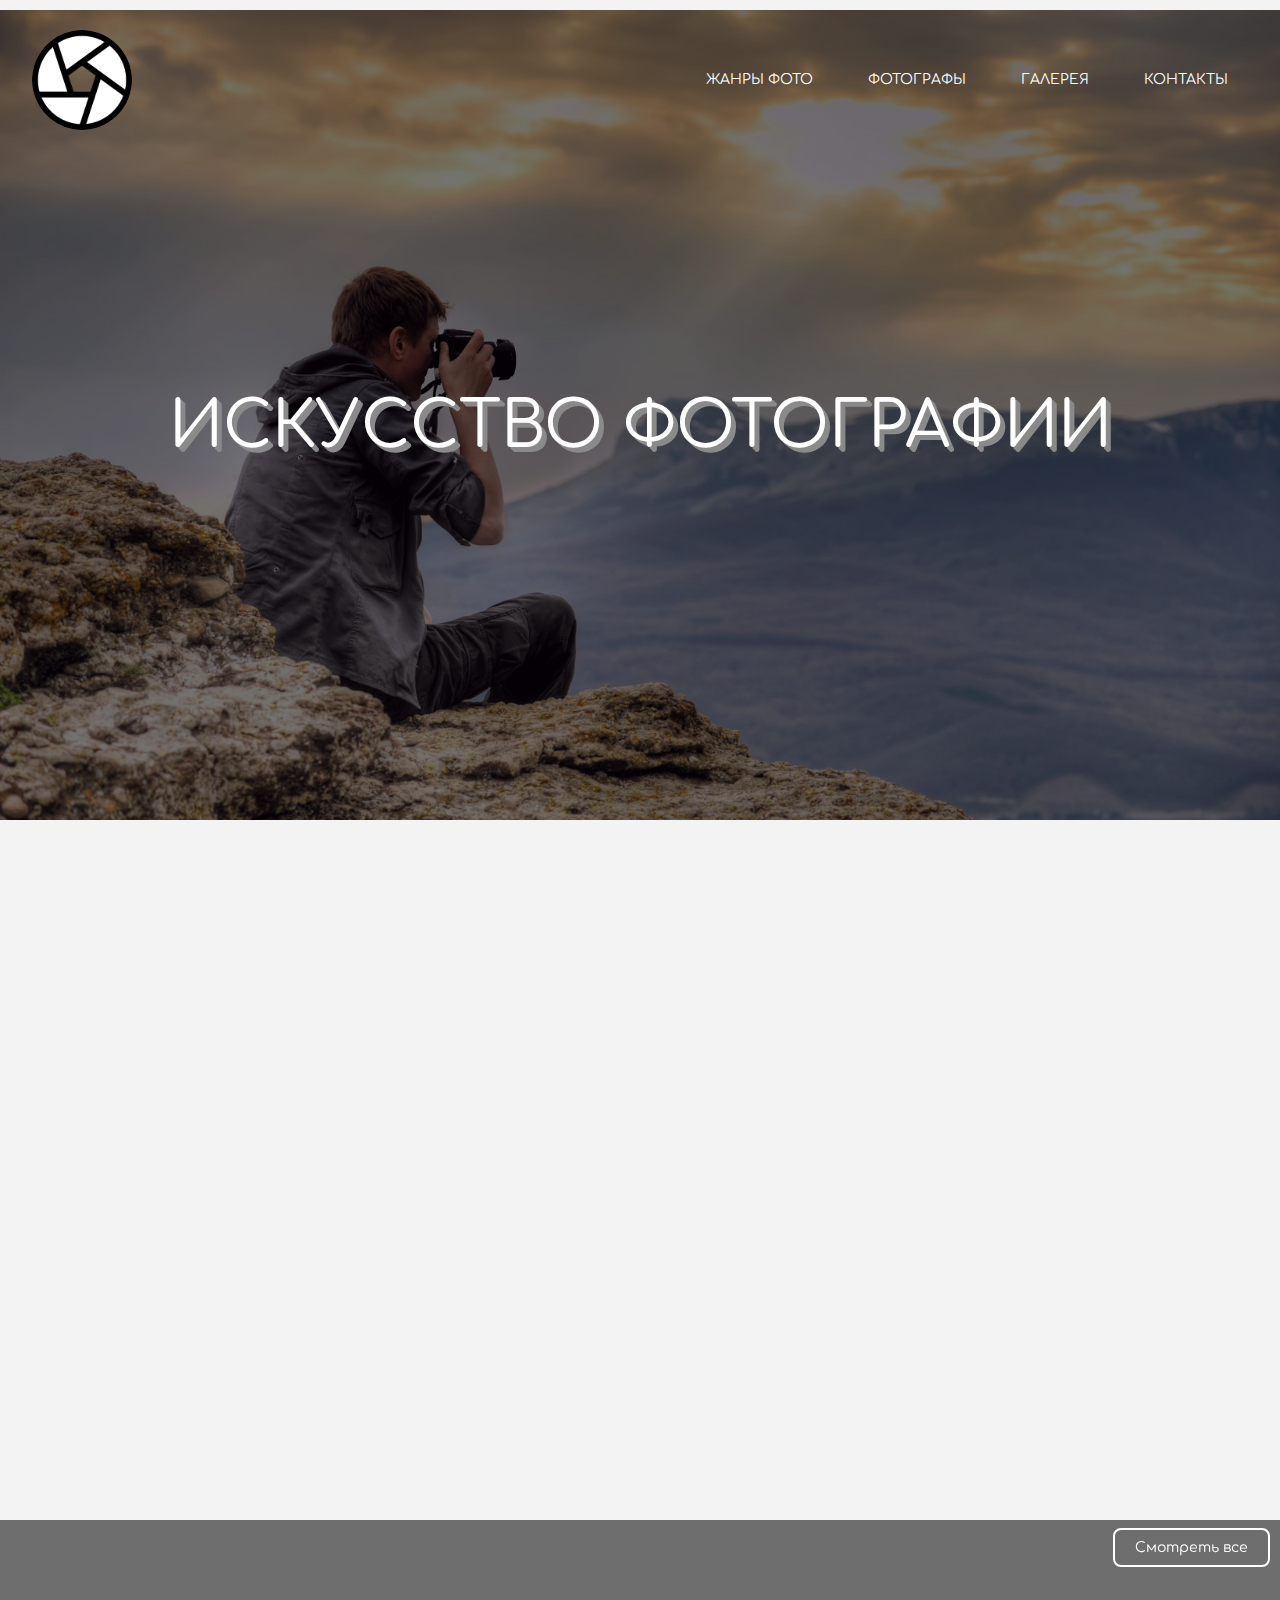
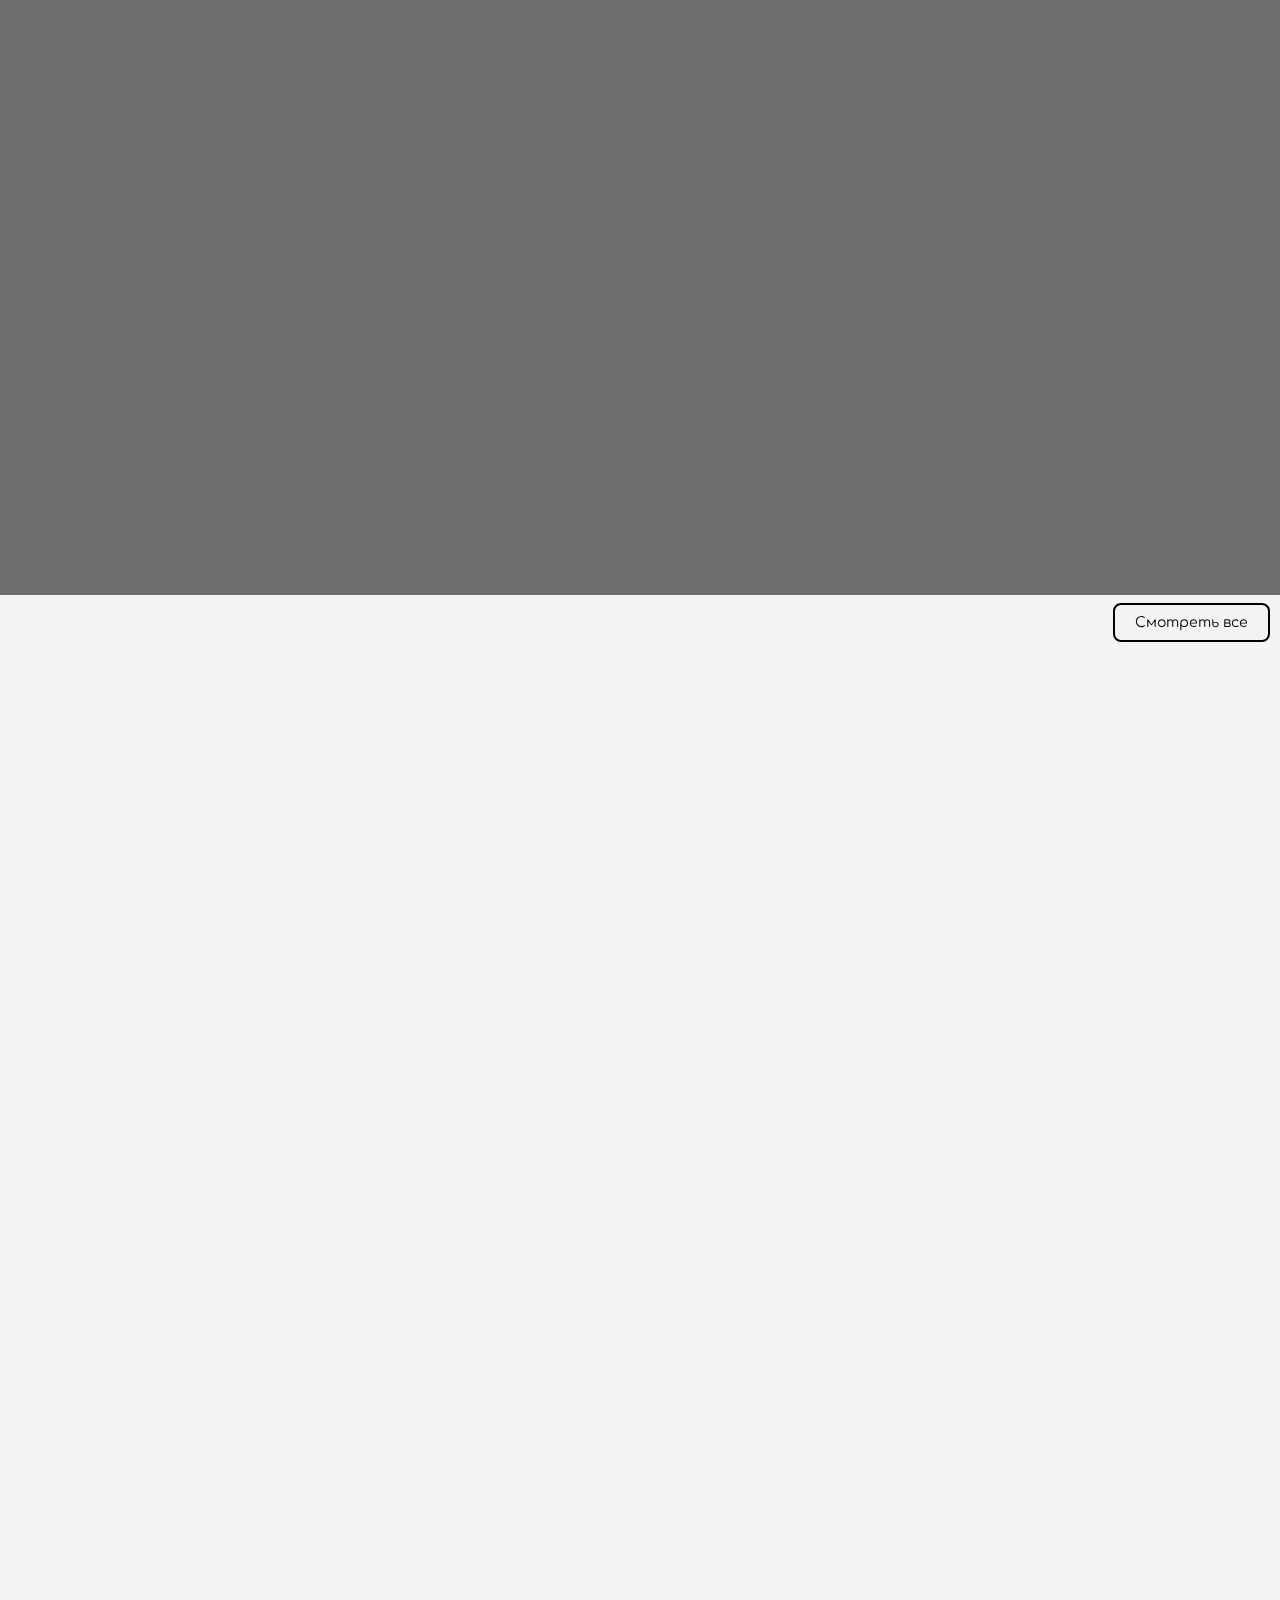
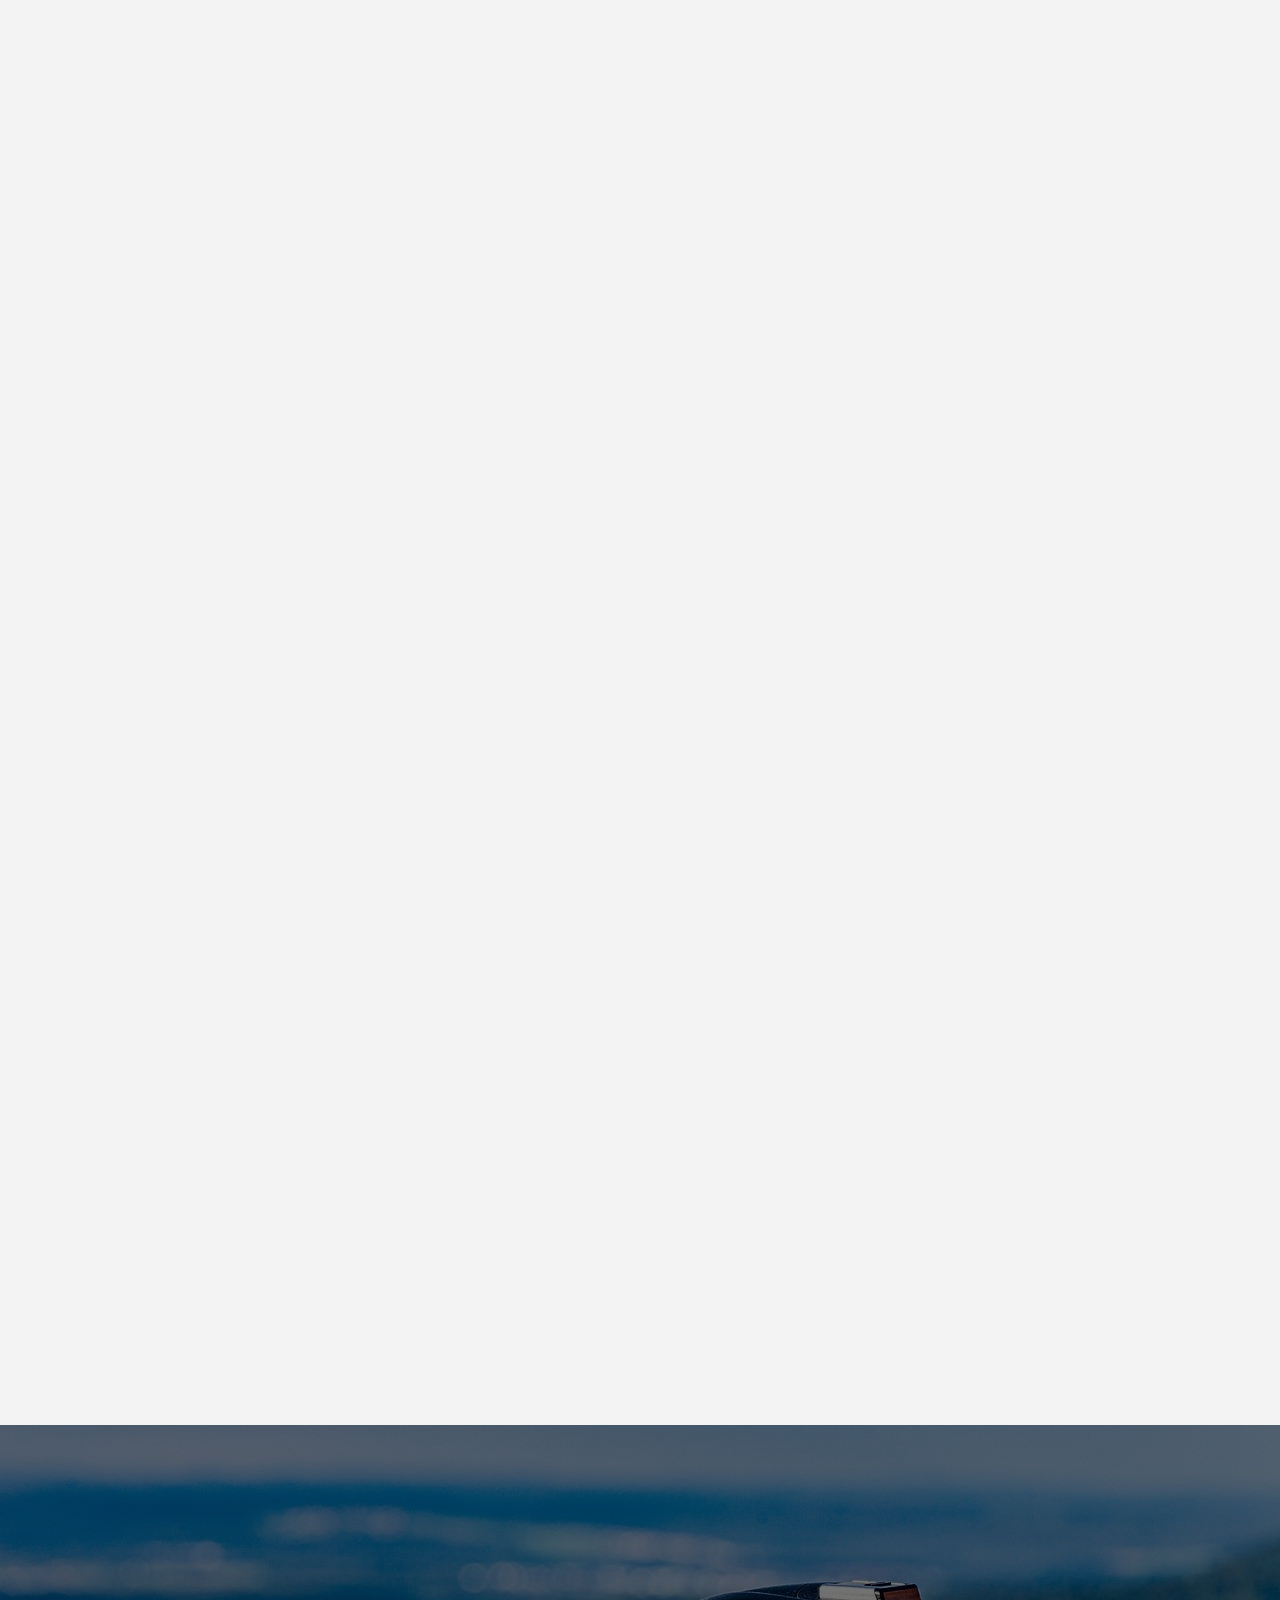
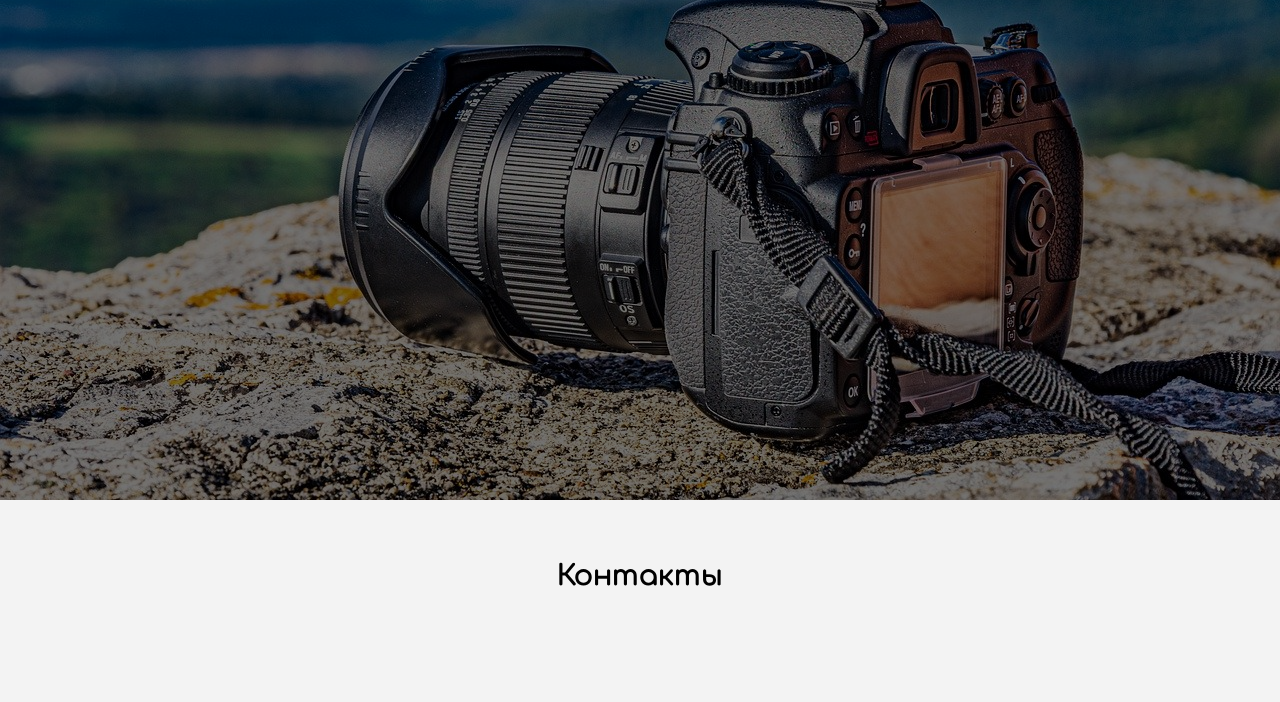
==== commit da68f391: "q" ====
--- a/index.html
+++ b/index.html
@@ -13,7 +13,7 @@
     <link rel="shortcut icon" href="img/logo/logo.png" type="image/x-icon">
     <title>Искусство фото</title>
 </head>
-<body>
+<body class="loadewd">
     <script src="https://unpkg.com/aos@2.3.1/dist/aos.js"></script>
     <script>
         AOS.init();
@@ -27,13 +27,12 @@
                 <div class="menu-links">
                     <div class="link"><a href="pages/styles.html">ЖАНРЫ&nbsp;ФОТО</a></div>
                     <div class="link"><a href="pages/photographs.html">ФОТОГРАФЫ</a></div>
-                    <div class="link"><a href="pages/company.html">ПРОИЗВОДИТЕЛИ</a></div>
-                    <div class="link"><a href="pages/photos.html">ПРИМЕРЫ&nbsp;ФОТО</a></div>
+                    <div class="link"><a href="pages/galery.html">ГАЛЕРЕЯ</a></div>
                     <div class="link"><a href="#contacts">КОНТАКТЫ</a></div>
                 </div>
             </nav>
             <div class="banner-txt">
-                <p>ИСКУССТВО ФОТОГРАФИИ</p>
+                <p>ИСКУССТВО&nbsp;ФОТОГРАФИИ</p>
             </div>
         </section>
     </header>
@@ -57,7 +56,7 @@
         </section>
         <section class="styles">
             <h2 class="title" data-aos="fade-up">Основные жанры фото</h2>
-            <div class="styles-photo">
+            <div class="styles-photo" data-aos="fade-up">
                 <div class="style-wrap">
                     <div class="img"></div>
                     <h3 class="subtitle">Портрет</h3>
@@ -126,7 +125,6 @@
                     <h2 class="title">Sony</h2>
                 </div>
             </div>
-            <div class="link"><a href="pages/company.html">Смотреть все</a></div>
         </section>
         <section id="contacts">
             <h2 class="title">Контакты</h2>
--- a/style/style.css
+++ b/style/style.css
@@ -8,6 +8,14 @@
 }
 body{
     background-color: rgb(243, 243, 243);
+}
+@keyframes load{
+    0%{
+        transform: rotate(0deg);
+    }
+    100%{
+        transform: rotate(360deg);
+    }
 }
 
 *{
@@ -15,6 +23,30 @@
     padding: 0;
     box-sizing: border-box;
 }
+.loaded header, .loaded main{
+    display: none;
+}
+.loaded{
+    width: 100%;
+    height: 100vh;
+    background-image: url("../img/styles/stylepage_bg.jpg");
+}
+.loaded::before{
+    content: '';
+    position: absolute;
+    top: 0;
+    right: 0;
+    left: 0;
+    bottom: 0;
+    margin: auto;
+    width: 300px;
+    height: 300px;
+    background-image: url("../img/logo/logo.png");
+    background-size: contain;
+    background-position: center center;
+    background-repeat: no-repeat;
+    animation: load 1s infinite linear;
+}
 .banner{
     position: relative;
     margin-top: 10px;
@@ -42,9 +74,9 @@
     color: white;
     text-shadow: 3px 3px 0 rgb(138, 138, 138),
     5px 5px 0 rgb(138, 138, 138);
-    margin-top: calc(45vh - 120px);
+    margin-top: calc(40vh - 120px);
     font-family: title;
-    font-size: 58px;
+    font-size: 5vw;
 }
 .menu{
     z-index: 3;
@@ -90,7 +122,7 @@
 .menu-links .link:not(.menu-links .link:first-child){
     margin-left: 15px;
 }
-@media(max-width: 1050px) {
+@media(max-width: 800px) {
     .logo{
         display: none;
     }
@@ -103,14 +135,11 @@
     .menu-links .link{
         font-size: 11px;
     }
-    .banner-txt{
-        font-size: 42px;
-    }
-}
-@media(max-width: 768px){
-    .banner-txt{
-        font-size: 36px;
-    }
+    .menu-links .link{
+        font-size: 11px;
+    }
+}
+@media(max-width: 640px){
     .menu-links{
         width: 100%;
         flex-flow: row wrap;
@@ -118,30 +147,16 @@
         justify-content: center;
     }
     .menu-links .link{
-        font-size: 14px;
+        font-size: 10px;
     }
 } 
-@media(max-width: 520px){
-    .banner-txt{
-        font-size: 22px;
-    }
-    .menu-links{
-        width: 100%;
-        flex-flow: row wrap;
-        height: 10vh;
-        justify-content: center;
-    }
-    .menu-links .link{
-        font-size: 10px;
-    }
-} 
 
 .about{
     width: 100%;
     margin-top: 20px;
     display: flex;
     align-items: center;
-    justify-content: space-around;
+    justify-content: center;
     flex-flow: row nowrap;
     min-height: 60vh;
     margin-bottom: 20px;
@@ -150,14 +165,15 @@
     font-family: title;
     font-size: 28px;
     text-align: center;
-    margin-bottom: 25px;
+    font-weight: 700;
+    margin-bottom: 50px;
     z-index: 3;
 }
 .subtitle{
     font-family: title;
     font-size: 24px;
     text-align: center;
-    margin-bottom: 15px;
+    margin-bottom: 20px;
     z-index: 3;
 }
 .txt{
@@ -173,7 +189,7 @@
     display: flex;
     align-items: center;
     flex-flow: column nowrap;
-    justify-content: space-around;
+    justify-content: center;
 }
 .about-img .img{
     width: 100%;
@@ -273,8 +289,9 @@
     }
       
 }
-section{
+section:not(.banner){
     position: relative;
+    padding: 60px 0;
 }
 
 .photographs, .photographspage{
@@ -434,7 +451,7 @@
     width: 100%;
     display: flex;
     flex-flow: column nowrap;
-    justify-content: space-between;
+    justify-content: flex-start;
     align-items: center;
     min-height: 450vh;
 }
@@ -447,19 +464,20 @@
     background-color: rgb(86, 109, 128);
     box-shadow: 0 0 0px 12px rgba(86, 109, 128, 0.66),
     0 0 0px 24px rgba(86, 109, 128, 0.22);
-    top: 60px;
+    top: 160px;
 }
 .stylepage::before{
     content: '';
     position: absolute;
     width: 20px;
-    height: 420vh;
+    height: 380vh;
     background-color: rgb(86, 109, 128);
     box-shadow: 0 0 3px 7px rgb(86, 109, 128, 0.5);
     z-index: -1;
-    top: 80px;
+    top: 180px;
 }
 .stylepage-content{
+    margin-top: 100px;
     display: flex;
     flex-flow: column nowrap;
     align-items: center;
@@ -475,6 +493,7 @@
     min-height: 65vh;
     width: 80%;
     background-color: rgb(243, 243, 243);
+    margin-top: 100px;
 }
 .stylepage-content .style-wrap .img{
     width: 80%;
@@ -508,7 +527,7 @@
     min-height: 600vh;
     width: 100%;
     align-items: center;
-    justify-content: space-between;
+    justify-content: flex-start;
 }
 .photographspage::after{
     content: '';
@@ -519,19 +538,20 @@
     background-color: rgb(86, 109, 128);
     box-shadow: 0 0 0px 12px rgba(86, 109, 128, 0.66),
     0 0 0px 24px rgba(86, 109, 128, 0.22);
-    top: 60px;
+    top: 160px;
 }
 .photographspage::before{
     content: '';
     position: absolute;
     width: 20px;
-    height: 580vh;
+    height: 480vh;
     background-color: rgb(86, 109, 128);
     box-shadow: 0 0 3px 7px rgb(86, 109, 128, 0.5);
     z-index: -1;
-    top: 80px;
+    top: 180px;
 }
 .photographspage-content{
+    margin-top: 50px;
     display: flex;
     flex-flow: column nowrap;
     min-height: 550vh;
@@ -550,6 +570,7 @@
     box-shadow: 0 0 1px 10px rgba(200, 208, 211, 0.519);
     padding: 60px 0;
     border-radius: 40px;
+    margin-top: 100px;
 }
 .photographspage-wrap .photo-img{
     width: 100%;
@@ -571,15 +592,77 @@
     justify-content: space-between;
     align-items: center;
 }
+.photographspage-wrap:nth-child(2) .img{
+    background-image: url("../img/photographs/antr.png");
+}
 .photographspage-wrap:nth-child(3) .img{
-    background-image: url("../img/photographs/antr.png");
+    background-image: url("../img/photographs/sebas.png");
 }
 .photographspage-wrap:nth-child(4) .img{
-    background-image: url("../img/photographs/sebas.png");
+    background-image: url("../img/photographs/smit.png");
 }
 .photographspage-wrap:nth-child(5) .img{
-    background-image: url("../img/photographs/smit.png");
-}
-.photographspage-wrap:nth-child(6) .img{
     background-image: url("../img/photographs/aleks-rod.png");
+}
+
+.galery{
+    width: 100%;
+    display: flex;
+    flex-flow: column nowrap;
+    justify-content: flex-start;
+    align-items: center;
+}
+.galery-content{
+    margin-top: 100px;
+    width: 100%;
+    display: flex;
+    flex-flow: row wrap;
+    align-items: flex-start;
+    justify-content: space-evenly;
+}
+.galery-content .galery-wrap{
+    display: flex;
+    flex-flow: column nowrap;
+    justify-content: space-evenly;
+    align-items: center;
+    min-height: 65vh;
+    width: 45%;
+    margin-top: 100px;
+}
+.galery-content .galery-wrap .img{
+    width: 100%;
+    border-radius: 40px;
+    min-height: 50vh;
+    background-position: center center;
+    background-size: cover;
+    background-repeat: no-repeat;
+    background-image: url("../img/galery/1.webp");
+}
+.galery-wrap:nth-child(2) .img{
+    background-image: url("../img/galery/2.webp");
+}
+.galery-wrap:nth-child(3) .img{
+    background-image: url("../img/galery/3.webp");
+}
+.galery-wrap:nth-child(4) .img{
+    background-image: url("../img/galery/4.webp");
+}
+.galery-wrap:nth-child(5) .img{
+    background-position: center top;
+    background-image: url("../img/galery/5.webp");
+}
+.galery-wrap:nth-child(6) .img{
+    background-image: url("../img/galery/6.webp");
+}
+.galery-wrap:nth-child(7) .img{
+    background-image: url("../img/galery/7.webp");
+}
+.galery-wrap:nth-child(8) .img{
+    background-image: url("../img/galery/8.jpg");
+}
+.galery-wrap:nth-child(9) .img{
+    background-image: url("../img/galery/9.jpg");
+}
+.galery-wrap:nth-child(10) .img{
+    background-image: url("../img/galery/10.jpg");
 }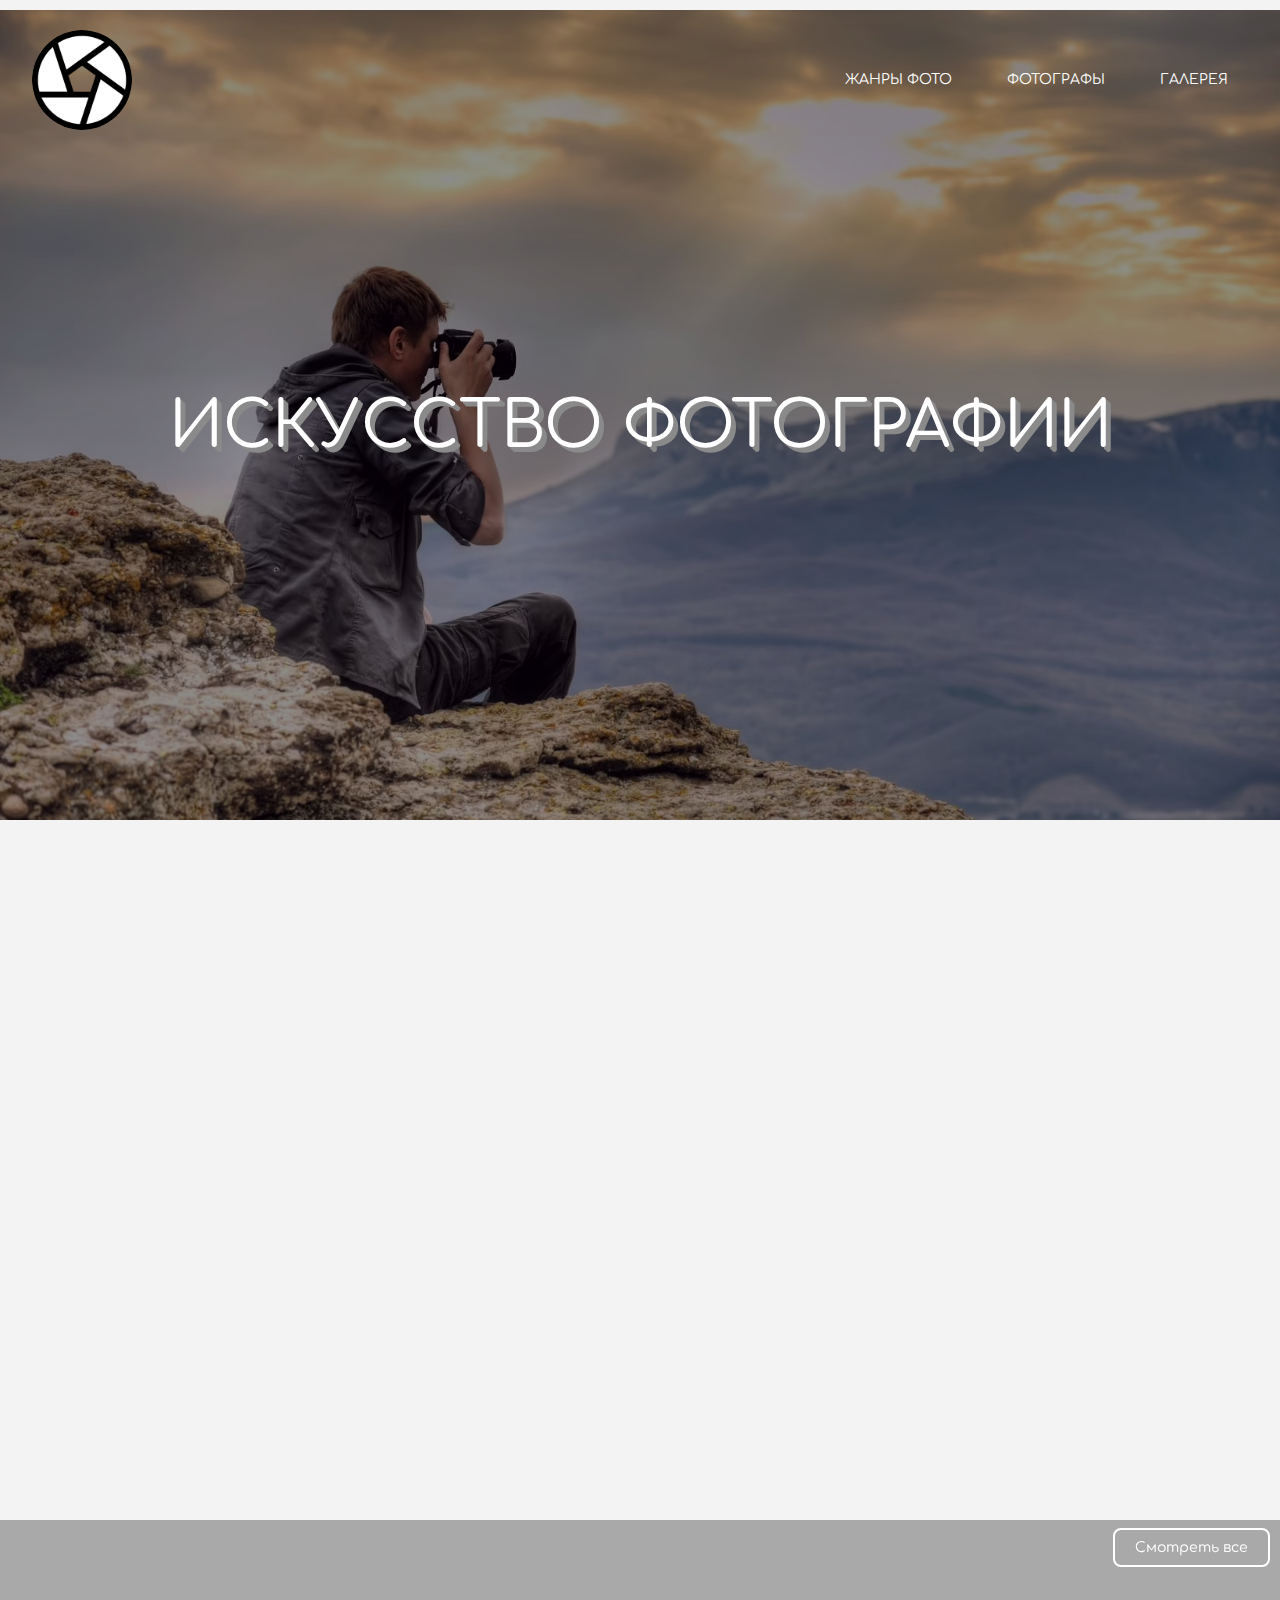
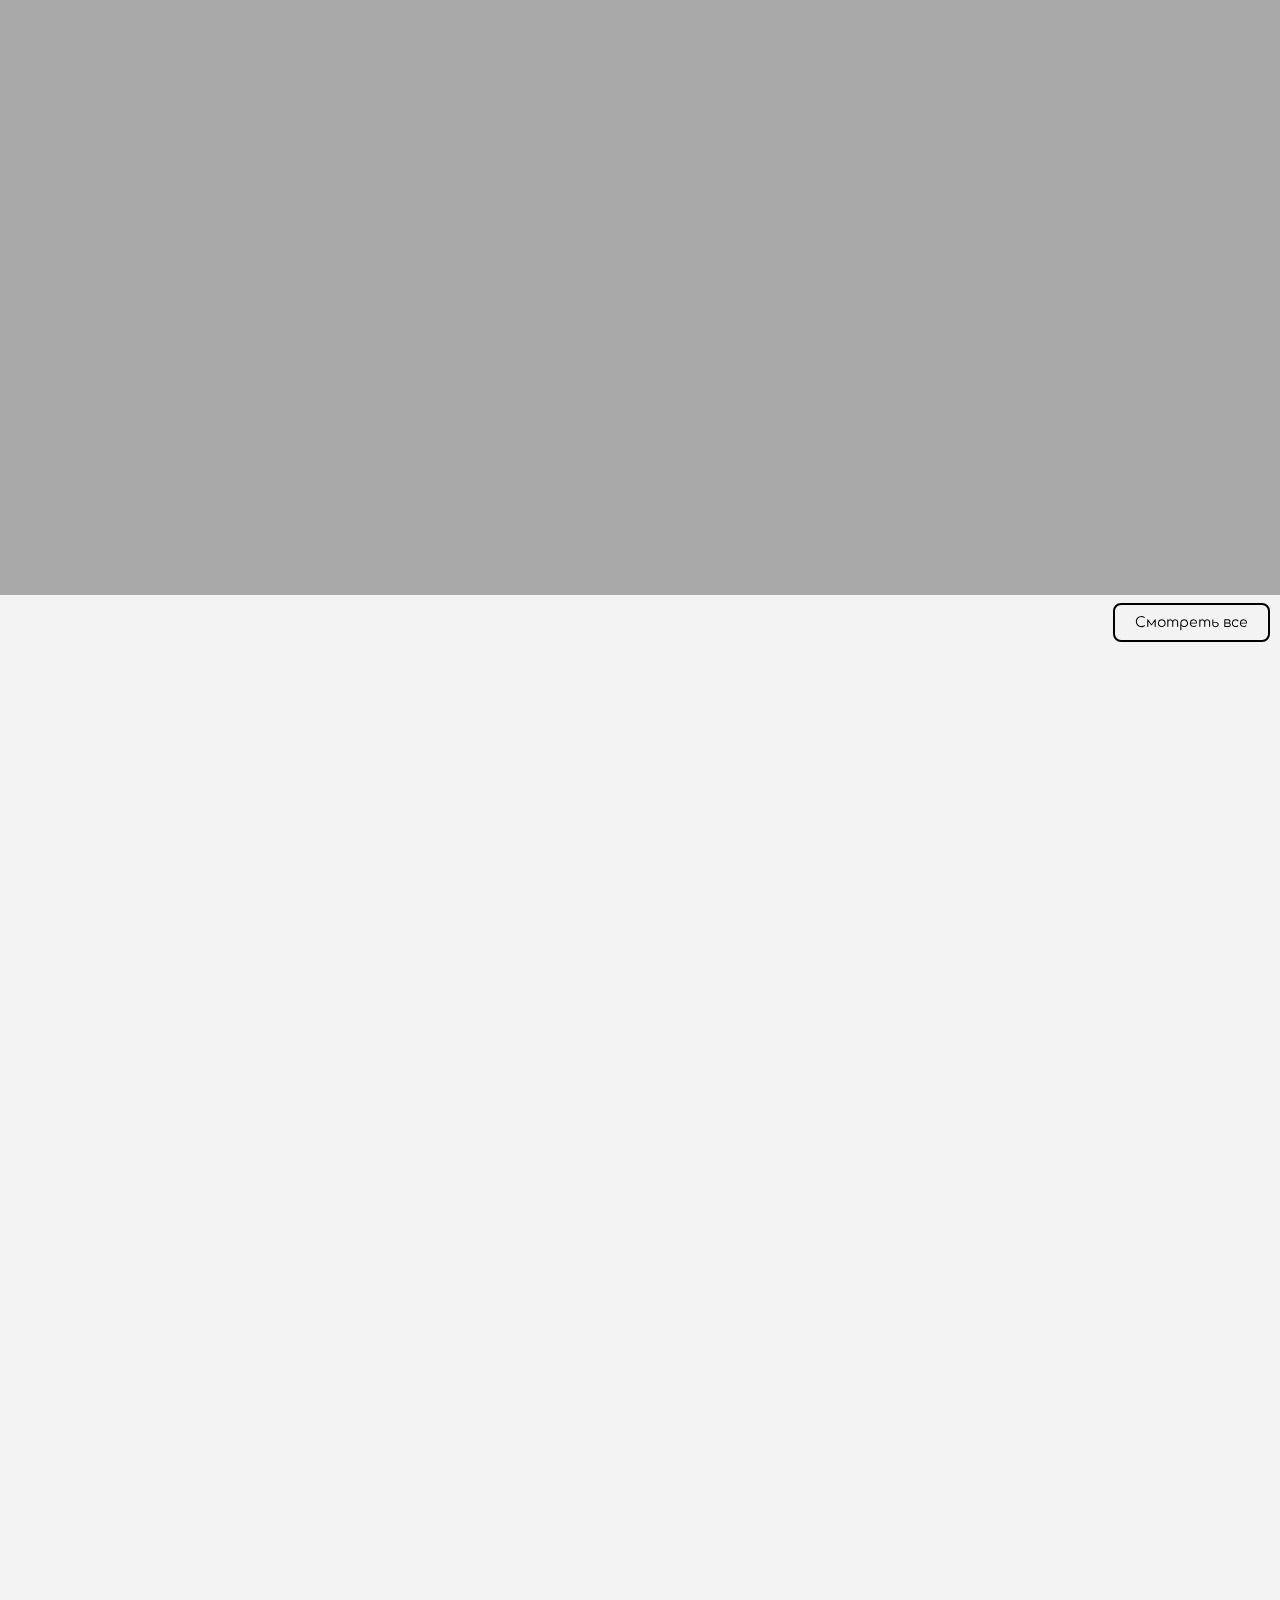
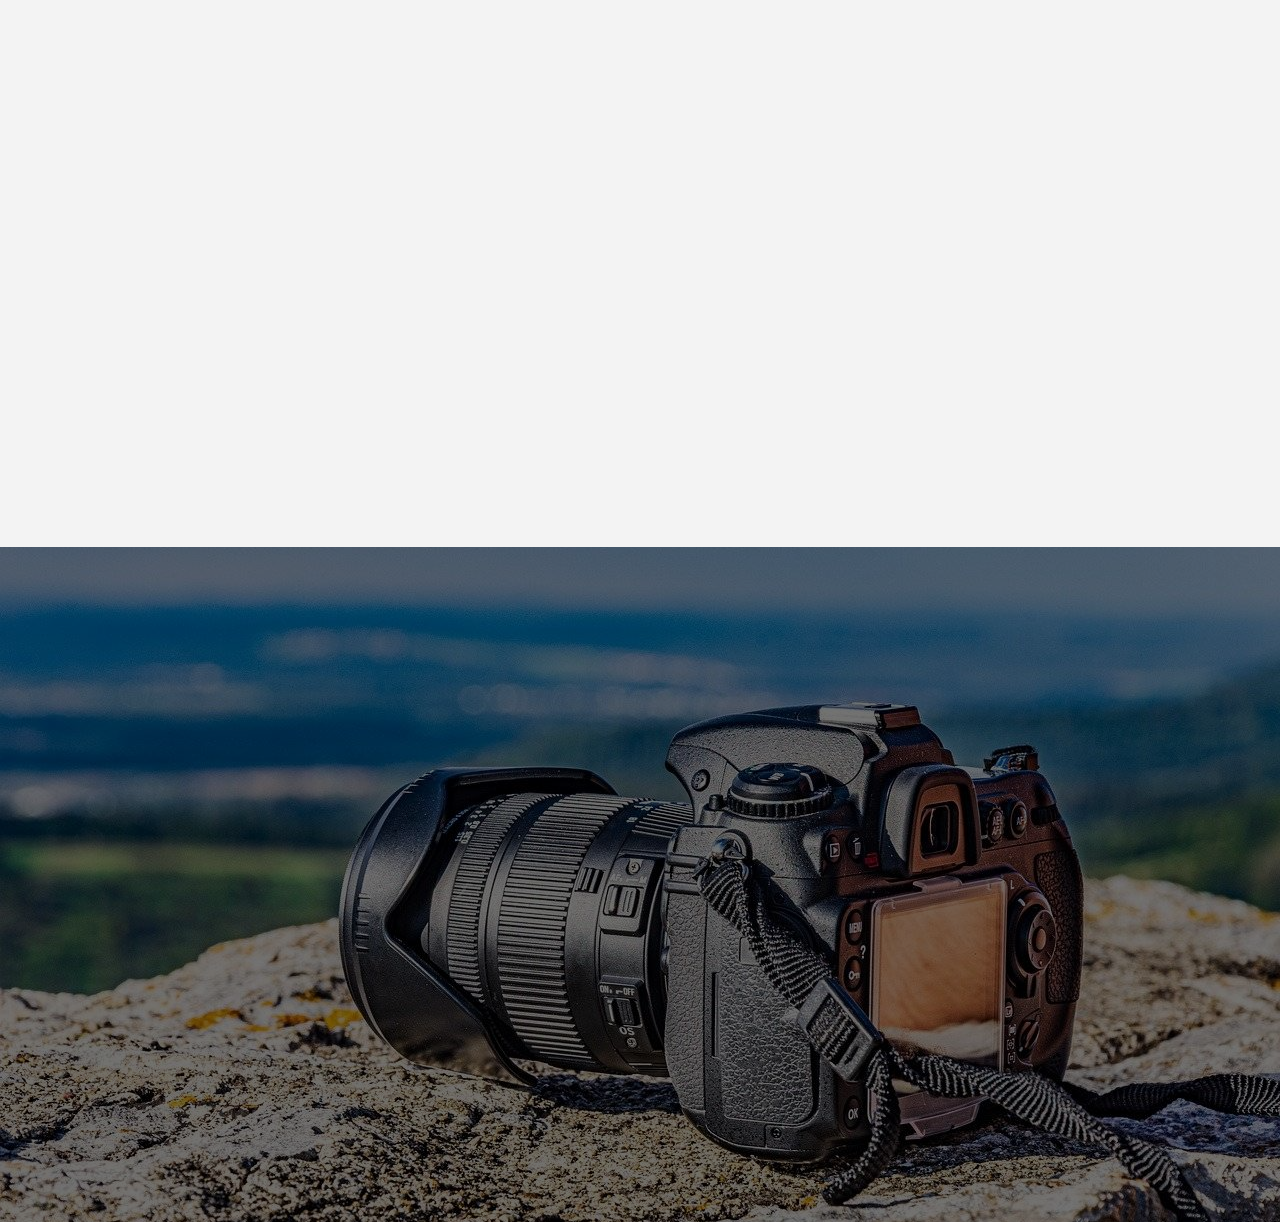
==== commit 98ce4b9c: "qwer" ====
--- a/index.html
+++ b/index.html
@@ -13,6 +13,7 @@
     <link rel="shortcut icon" href="img/logo/logo.png" type="image/x-icon">
     <title>Искусство фото</title>
 </head>
+
 <body class="loadewd">
     <script src="https://unpkg.com/aos@2.3.1/dist/aos.js"></script>
     <script>
@@ -28,7 +29,6 @@
                     <div class="link"><a href="pages/styles.html">ЖАНРЫ&nbsp;ФОТО</a></div>
                     <div class="link"><a href="pages/photographs.html">ФОТОГРАФЫ</a></div>
                     <div class="link"><a href="pages/galery.html">ГАЛЕРЕЯ</a></div>
-                    <div class="link"><a href="#contacts">КОНТАКТЫ</a></div>
                 </div>
             </nav>
             <div class="banner-txt">
@@ -41,13 +41,18 @@
             <div class="about-text" data-aos="fade-up">
                 <h2 class="title">О Искусстве Фотографии</h2>
                 <p class="txt">
-                    Для фотоискусства характерно значительное разнообразие технических средств и богатство
-                    изобразительного языка. Произведения фотоискусства могут быть как художественным вымыслом, так и
-                    художественным документом и противопоставляются бытовой и коммерческой фотографии, которая
-                    используется для рекламы товаров и услуг. Некоторые теоретики фотографии отмечают, что фотографию
-                    отличает от других искусств второстепенное значение стиля по сравнению с тем, что именно изображено,
-                    и тем самым — ослабленная авторская индивидуальность: «Многие опубликованные фотографии выдающихся
-                    мастеров, кажется, могли бы быть сделаны другим талантливым профессионалом того же периода».
+                    Фотография — разновидность изобразительного искусства, в которой художник с помощью особых
+                    технических средств воплощает свой творческий замысел в виде изображений (снимков). При создании
+                    ярких произведений фотоискусства мастер умело сочетает художественный вымысел и достоверную
+                    информацию. Фотография возникла в середине XIX века и прошла сложный путь от забавного аттракциона
+                    до полноценного вида изобразительного искусства наряду с живописью, скульптурой и кинематографом.
+                </p>
+                <p class="txt">
+                    Фотография в течение долгих лет была доступной узкому кругу людей. Технологии печати снимков
+                    оставались весьма сложными вплоть до конца ХХ века, а хорошие фотоаппараты стоили немалых денег. Но
+                    с изобретением цифровой фотографии и массовым распространением смартфонов фотоискусство стало
+                    общедоступным явлением. Современные технологии позволяют любому человеку с хорошим художественным
+                    вкусом создавать яркие и красочные снимки.
                 </p>
             </div>
             <div class="about-img" data-aos="fade-up">
@@ -56,7 +61,7 @@
         </section>
         <section class="styles">
             <h2 class="title" data-aos="fade-up">Основные жанры фото</h2>
-            <div class="styles-photo" data-aos="fade-up">
+            <div class="styles-content" data-aos="fade-up">
                 <div class="style-wrap">
                     <div class="img"></div>
                     <h3 class="subtitle">Портрет</h3>
@@ -69,6 +74,14 @@
                     <div class="img"></div>
                     <h3 class="subtitle">Пейзаж</h3>
                 </div>
+                <div class="style-wrap">
+                    <div class="img"></div>
+                    <h3 class="subtitle">Макрофото</h3>
+                </div>
+                <div class="style-wrap">
+                    <div class="img"></div>
+                    <h3 class="subtitle">Фотоохота</h3>
+                </div>
             </div>
             <div class="link"><a href="pages/styles.html">Смотреть все</a></div>
         </section>
@@ -80,8 +93,16 @@
                 </div>
                 <div class="photo-text">
                     <h2 class="title">Ричард Аведон, США, 1923–2004</h2>
+                    <p class="txt">Ричард Аведон (15 мая 1923 – 1 октября 2004) - американский фотограф-модельер и
+                        портретист. Он работал в Harper's Bazaar и Vogue, специализируясь на запечатлении движения в
+                        неподвижных картинах моды, театра и танца. В некрологе, опубликованном в "Нью-Йорк Таймс",
+                        говорилось, что"его модные и портретные фотографии помогли определить образ стиля, красоты и
+                        культуры Америки за последние полвека".</p>
                     <p class="txt">
-                        Бог черно-белого портрета, интересный также тем, что, копаясь в его галереях, ты найдешь кого угодно. На снимках этого гениального нью-йоркского еврея есть абсолютно все. Говорят, свой первый снимок Ричард сделал еще лет в девять, когда случайно поймал в объектив Сергея Рахманинова.
+                        Бог черно-белого портрета, интересный также тем, что, копаясь в его галереях, ты найдешь кого
+                        угодно. На снимках этого гениального нью-йоркского еврея есть абсолютно все. Говорят, свой
+                        первый снимок Ричард сделал еще лет в девять, когда случайно поймал в объектив Сергея
+                        Рахманинова.
                     </p>
                 </div>
             </div>
@@ -91,8 +112,16 @@
                 </div>
                 <div class="photo-text">
                     <h2 class="title">Анри Картье-Брессон, Франция, 1908–2004</h2>
+                    <p class="txt">Любой фотограф, кто плотно серьезно занимается своим делом обязан знать имя
+                        легендарного фотографа, отца фотожурналистики и фоторепортажа Анри Картье-Брессона. Даже если
+                        вы, как фотограф далеки от уличной фотографии, репортажной съемки, и снимаете вы портреты или
+                        пейзаж, вам все равно необходимо знать хотя бы несколько работ и принцип съемки Анри
+                        Картье-Брессона.</p>
                     <p class="txt">
-                        Выдающийся фотореалист, один из патриархов фоторепортажа и в то же время человек-невидимка: у него был филигранно отработанный дар уметь оставаться назаметным для тех, кого он снимает. Поначалу учился на художника, где и ощутил тягу к легкому сюрреализму, что осязаемо отпечаталось затем в его фотоснимках.
+                        Выдающийся фотореалист, один из патриархов фоторепортажа и в то же время человек-невидимка: у
+                        него был филигранно отработанный дар уметь оставаться назаметным для тех, кого он снимает.
+                        Поначалу учился на художника, где и ощутил тягу к легкому сюрреализму, что осязаемо отпечаталось
+                        затем в его фотоснимках.
                     </p>
                 </div>
             </div>
@@ -103,7 +132,15 @@
                 <div class="photo-text">
                     <h2 class="title">Себастьян Салгаду, Бразилия, 1944</h2>
                     <p class="txt">
-                        Создатель почти фантастических образов, взятых на самом деле из реального мира. Салгаду был фоторепортером, которого особенно влекло к аномалиям, несчастьям, нищете и экологическим катастрофам, но даже такие его сюжеты завораживают красотой. В 2014 году о нем снял фильм режиссер Вим Вендерс под названием «Соль Земли» (специальный приз Каннского фестиваля).
+                        Создатель почти фантастических образов, взятых на самом деле из реального мира. Салгаду был
+                        фоторепортером, которого особенно влекло к аномалиям, несчастьям, нищете и экологическим
+                        катастрофам, но даже такие его сюжеты завораживают красотой. В 2014 году о нем снял фильм
+                        режиссер Вим Вендерс под названием «Соль Земли» (специальный приз Каннского фестиваля).
+                    </p>
+                    <p class="txt">В 1973 году он уже стал внештатным корреспондентом в Magnum, Sigma и Gamma. В течение
+                        следующего десятилетия Сальгадо фотографировал самые разные темы, в том числе голод в Нигере и
+                        гражданскую войну в Мозамбике. В 1979 году он вступил в известный клуб Magnum, а через два года
+                        получил известность запечатлев момент покушения на убийство президента Рональда Рейгана.
                     </p>
                 </div>
             </div>
@@ -113,23 +150,23 @@
             <h2 class="title" data-aos="fade-up">Известные производители фотоаппаратов</h2>
             <div class="best-content" data-aos="fade-up">
                 <div class="best-wrap">
-                    <div class="img"></div>
-                    <h2 class="title">Nikon</h2>
+                    <a href="https://www.nikon.ru/ru_RU/" target="_blank">
+                        <div class="img"></div>
+                    </a>
+                    <h2 class="title">Nikon</h2></a>
                 </div>
                 <div class="best-wrap">
-                    <div class="img"></div>
-                    <h2 class="title">Canon</h2>
+                    <a href="https://www.canon.ru" target="_blank">
+                        <div class="img"></div>
+                    </a>
+                    <h2 class="title">Canon</h2></a>
                 </div>
                 <div class="best-wrap">
-                    <div class="img"></div>
+                    <a href="https://www.sony.ru/interchangeable-lens-cameras/gallery" target="_blank">
+                        <div class="img"></div>
+                    </a>
                     <h2 class="title">Sony</h2>
                 </div>
-            </div>
-        </section>
-        <section id="contacts">
-            <h2 class="title">Контакты</h2>
-            <div class="contacts-content">
-                
             </div>
         </section>
     </main>
--- a/style/style.css
+++ b/style/style.css
@@ -55,7 +55,7 @@
     align-items: center;
     width: 100%;
     height: 90vh;
-    background-image: url("../img/bannerbg/banner_bg.jpg");
+    background-image: url("../img/bannerbg/banner_bg.avif");
     background-position: center center;
     background-size: cover;
     background-repeat:  no-repeat;
@@ -66,7 +66,7 @@
     height: 90vh;
     position: absolute;
     background-color: black;
-    opacity: 0.55;
+    opacity: 0.45;
     z-index: 2;
 }
 .banner-txt{
@@ -122,34 +122,6 @@
 .menu-links .link:not(.menu-links .link:first-child){
     margin-left: 15px;
 }
-@media(max-width: 800px) {
-    .logo{
-        display: none;
-    }
-    .menu-links{
-        min-height: 100px;
-        margin: auto;
-        width: 90%;
-        justify-content: space-between;
-    }
-    .menu-links .link{
-        font-size: 11px;
-    }
-    .menu-links .link{
-        font-size: 11px;
-    }
-}
-@media(max-width: 640px){
-    .menu-links{
-        width: 100%;
-        flex-flow: row wrap;
-        height: 10vh;
-        justify-content: center;
-    }
-    .menu-links .link{
-        font-size: 10px;
-    }
-} 
 
 .about{
     width: 100%;
@@ -177,6 +149,7 @@
     z-index: 3;
 }
 .txt{
+    text-indent: 28px;
     font-family: txt;
     font-size: 16px;
     text-align: justify;
@@ -194,7 +167,7 @@
 .about-img .img{
     width: 100%;
     min-height: 60vh;
-    background-image: url("../img/about/cameraman2.png");
+    background-image: url("../img/about/cameraman.avif");
     background-position: center center;
     background-size: contain;
     background-repeat: no-repeat;
@@ -227,13 +200,13 @@
 .styles::after{
     position: absolute;
     content: '';
-    min-height: 75vh;
+    height: 100%;
     background-color: black;
     width: 100%;
-    opacity: 0.55;
+    opacity: 0.3;
     z-index: 2;
 }
-.styles-photo{
+.styles-content{
     z-index: 3;
     display: flex;
     flex-flow: row nowrap;
@@ -242,11 +215,12 @@
 }
 
 .styles .style-wrap{
-    display: flex;
-    flex-flow: column nowrap;
-    align-items: center;
-    width: 29%;
-    justify-content: space-around;
+    text-shadow: 2px 2px 2px black;
+    display: flex;
+    flex-flow: column nowrap;
+    align-items: center;
+    width: 17%;
+    justify-content: center;
 }
 .styles .style-wrap .img{
     margin-bottom: 40px;
@@ -262,7 +236,13 @@
     background-image: url("../img/styles/naturemort.jpg");
 }
 .style-wrap:nth-child(3) .img{
-    background-image: url("../img/styles/peizazh.jpg");
+    background-image: url("../img/styles/landscape.jpg");
+}
+.style-wrap:nth-child(4) .img{
+    background-image: url("../img/styles/makrophoto.jpg");
+}
+.style-wrap:nth-child(5) .img{
+    background-image: url("../img/styles/photohunt.jpg");
 }
 .styles .link{
     position: absolute;
@@ -273,22 +253,6 @@
 .styles .link a{
     border: 2px solid white;
 }
-@media (max-width: 768px){
-    .styles .style-wrap .img{
-        width: 90px;
-        height: 90px;
-    }
-    .title{
-        font-size: 24px;
-    }
-    .subtitle{
-        font-size: 20px;
-    }
-    .txt{
-        font-size: 14px;
-    }
-      
-}
 section:not(.banner){
     position: relative;
     padding: 60px 0;
@@ -297,7 +261,6 @@
 .photographs, .photographspage{
     display: flex;
     flex-flow: column nowrap;
-    min-height: 270vh;
     width: 100%;
     align-items: center;
     justify-content: space-around;
@@ -310,21 +273,20 @@
 }
 .photograph-wrap .photo-img .img{
     width: 100%;
-    min-height: 65vh;
-    background: url("../img/photographs/rich2.png");
+    min-height: 50vh;
+    background: url("../img/photographs/richard.png");
     background-position: center center;
     background-size: contain;
     background-repeat: no-repeat;
 }
 .photograph-wrap:nth-child(3) .photo-img .img{
-    background-image: url("../img/photographs/antr.png");
+    background-image: url("../img/photographs/antri.png");
 }
 .photograph-wrap:nth-child(4) .photo-img .img{
-    background-image: url("../img/photographs/sebas.png");
+    background-image: url("../img/photographs/sebastian.png");
 }
 .photograph-wrap .photo-img{
     width: 50%;
-    min-height: 50vh;
     display: flex;
     align-items: center;
     flex-flow: column nowrap;
@@ -333,17 +295,15 @@
 .photograph-wrap .photo-text{
     order: -1;
     width: 50%;
-    min-height: 50vh;
-    display: flex;
-    align-items: center;
-    flex-flow: column nowrap;
-    justify-content: space-around;
+    display: flex;
+    align-items: center;
+    flex-flow: column nowrap;
+    justify-content: center;
 }
 .photograph-wrap{
     display: flex;
     flex-flow: row nowrap;
     width: 90%;
-    min-height: 50vh;
 }
 .photographs .link{
     position: absolute;
@@ -426,7 +386,7 @@
     margin-bottom: 25px;
 }
 .best-wrap:nth-child(3) .img{
-    background-image: url("../img/models/sony.jpeg");
+    background-image: url("../img/models/sony.jpg");
 }
 .best-models .link{
     position: absolute;
@@ -438,13 +398,6 @@
 }
 nav .link a{
     border: none;
-}
-@media(max-width: 768px){
-    .best-wrap .img{
-        width: 125px;
-        height: 75px;
-        background-size: 125px 75px;
-    }
 }
 
 .stylepage{
@@ -490,9 +443,11 @@
     flex-flow: column nowrap;
     justify-content: space-evenly;
     align-items: center;
-    min-height: 65vh;
+    padding: 30px;
     width: 80%;
-    background-color: rgb(243, 243, 243);
+    /* background-color: rgb(243, 243, 243); */
+    background-color: rgb(127, 159, 185);
+    box-shadow: 0 0 1px 10px rgba(127, 159, 185, 0.519);
     margin-top: 100px;
 }
 .stylepage-content .style-wrap .img{
@@ -502,9 +457,10 @@
     background-size: contain;
     background-repeat: no-repeat;
     background-image: url("../img/styles/stylepage_portret.jpg");
+    margin-bottom: 50px;
 }
 .stylepage-content .style-wrap:nth-child(2) .img{
-    background-image: url("../img/styles/stylepage_peizazh.jpg");
+    background-image: url("../img/styles/stylepage_landscape.jpg");
 }
 .stylepage-content .style-wrap:nth-child(3) .img{
     background-image: url("../img/styles/stylepage_naturemort.jpg");
@@ -518,7 +474,7 @@
 body[for="style"]{
     background-image: url("../img/styles/stylepage_bg.jpg");
     background-position: center center;
-    background-size: cover;
+    background-size: contain;
 }
 
 .photographspage{
@@ -566,8 +522,8 @@
     width: 80%;
     justify-content: space-around;
     min-height: 75vh;
-    background-color: rgb(200, 208, 211);
-    box-shadow: 0 0 1px 10px rgba(200, 208, 211, 0.519);
+    background-color: rgb(127, 159, 185);
+    box-shadow: 0 0 1px 10px rgba(127, 159, 185, 0.519);
     padding: 60px 0;
     border-radius: 40px;
     margin-top: 100px;
@@ -579,7 +535,7 @@
 .photographspage-wrap .photo-img .img{
     width: 100%;
     min-height: 60vh;
-    background-image: url("../img/photographs/rich2.png");
+    background-image: url("../img/photographs/richard.png");
     background-position: center center;
     background-size: contain;
     background-repeat: no-repeat;
@@ -593,16 +549,16 @@
     align-items: center;
 }
 .photographspage-wrap:nth-child(2) .img{
-    background-image: url("../img/photographs/antr.png");
+    background-image: url("../img/photographs/antri.png");
 }
 .photographspage-wrap:nth-child(3) .img{
-    background-image: url("../img/photographs/sebas.png");
+    background-image: url("../img/photographs/sebastian.png");
 }
 .photographspage-wrap:nth-child(4) .img{
-    background-image: url("../img/photographs/smit.png");
+    background-image: url("../img/photographs/uilyam.png");
 }
 .photographspage-wrap:nth-child(5) .img{
-    background-image: url("../img/photographs/aleks-rod.png");
+    background-image: url("../img/photographs/aleks.png");
 }
 
 .galery{
@@ -636,26 +592,26 @@
     background-position: center center;
     background-size: cover;
     background-repeat: no-repeat;
-    background-image: url("../img/galery/1.webp");
+    background-image: url("../img/galery/1.jpg");
 }
 .galery-wrap:nth-child(2) .img{
-    background-image: url("../img/galery/2.webp");
+    background-image: url("../img/galery/2.jpg");
 }
 .galery-wrap:nth-child(3) .img{
-    background-image: url("../img/galery/3.webp");
+    background-image: url("../img/galery/3.jpg");
 }
 .galery-wrap:nth-child(4) .img{
-    background-image: url("../img/galery/4.webp");
+    background-image: url("../img/galery/4.jpg");
 }
 .galery-wrap:nth-child(5) .img{
     background-position: center top;
-    background-image: url("../img/galery/5.webp");
+    background-image: url("../img/galery/5.jpg");
 }
 .galery-wrap:nth-child(6) .img{
-    background-image: url("../img/galery/6.webp");
+    background-image: url("../img/galery/6.jpg");
 }
 .galery-wrap:nth-child(7) .img{
-    background-image: url("../img/galery/7.webp");
+    background-image: url("../img/galery/7.jpg");
 }
 .galery-wrap:nth-child(8) .img{
     background-image: url("../img/galery/8.jpg");
@@ -665,4 +621,89 @@
 }
 .galery-wrap:nth-child(10) .img{
     background-image: url("../img/galery/10.jpg");
-}+}
+@media(max-width: 1250px){
+    .title{
+        font-size: 24px;
+    }
+    .subtitle{
+        font-size: 20px;
+    }
+    .txt{
+        font-size: 14px;
+    }
+    .styles .style-wrap .img{
+        width: 100px;
+        height: 100px;
+    }
+}
+@media(max-width: 950px) {
+    .menu-links{
+        min-height: 100px;
+        margin: auto;
+    }
+    .menu-links .link{
+        font-size: 11px;
+    }
+    .menu-links .link{
+        font-size: 11px;
+    }
+    .styles-content{
+        flex-flow: row wrap;
+        justify-content: center;
+    }
+    .styles .style-wrap{
+        width: 29%;
+    }
+    .title{
+        font-size: 22px;
+    }
+    .subtitle{
+        font-size: 18px;
+    }
+    .txt{
+        font-size: 12px;
+    }
+    .best-wrap .img{
+        width: 125px;
+        height: 75px;
+        background-size: 125px 75px;
+    }
+}
+@media(max-width: 640px){
+    .menu{
+        flex-flow: column nowrap;
+    }
+    .best-models{
+        min-height: 100vh;
+    }
+    .best-models::after{
+        min-height: 100vh;
+    }
+    .menu-links{
+        width: 100%;
+        flex-flow: row wrap;
+        height: 10vh;
+        justify-content: center;
+    }
+    .menu-links .link{
+        font-size: 12px;
+    }
+    .title{
+        font-size: 20px;
+    }
+    .subtitle{
+        font-size: 14px;
+    }
+    .txt{
+        font-size: 10px;
+    }
+} 
+@media(max-height: 650px){
+    .best-models{
+        min-height: 150vh;
+    }
+    .best-models::after{
+        min-height: 150vh;
+    }
+} 